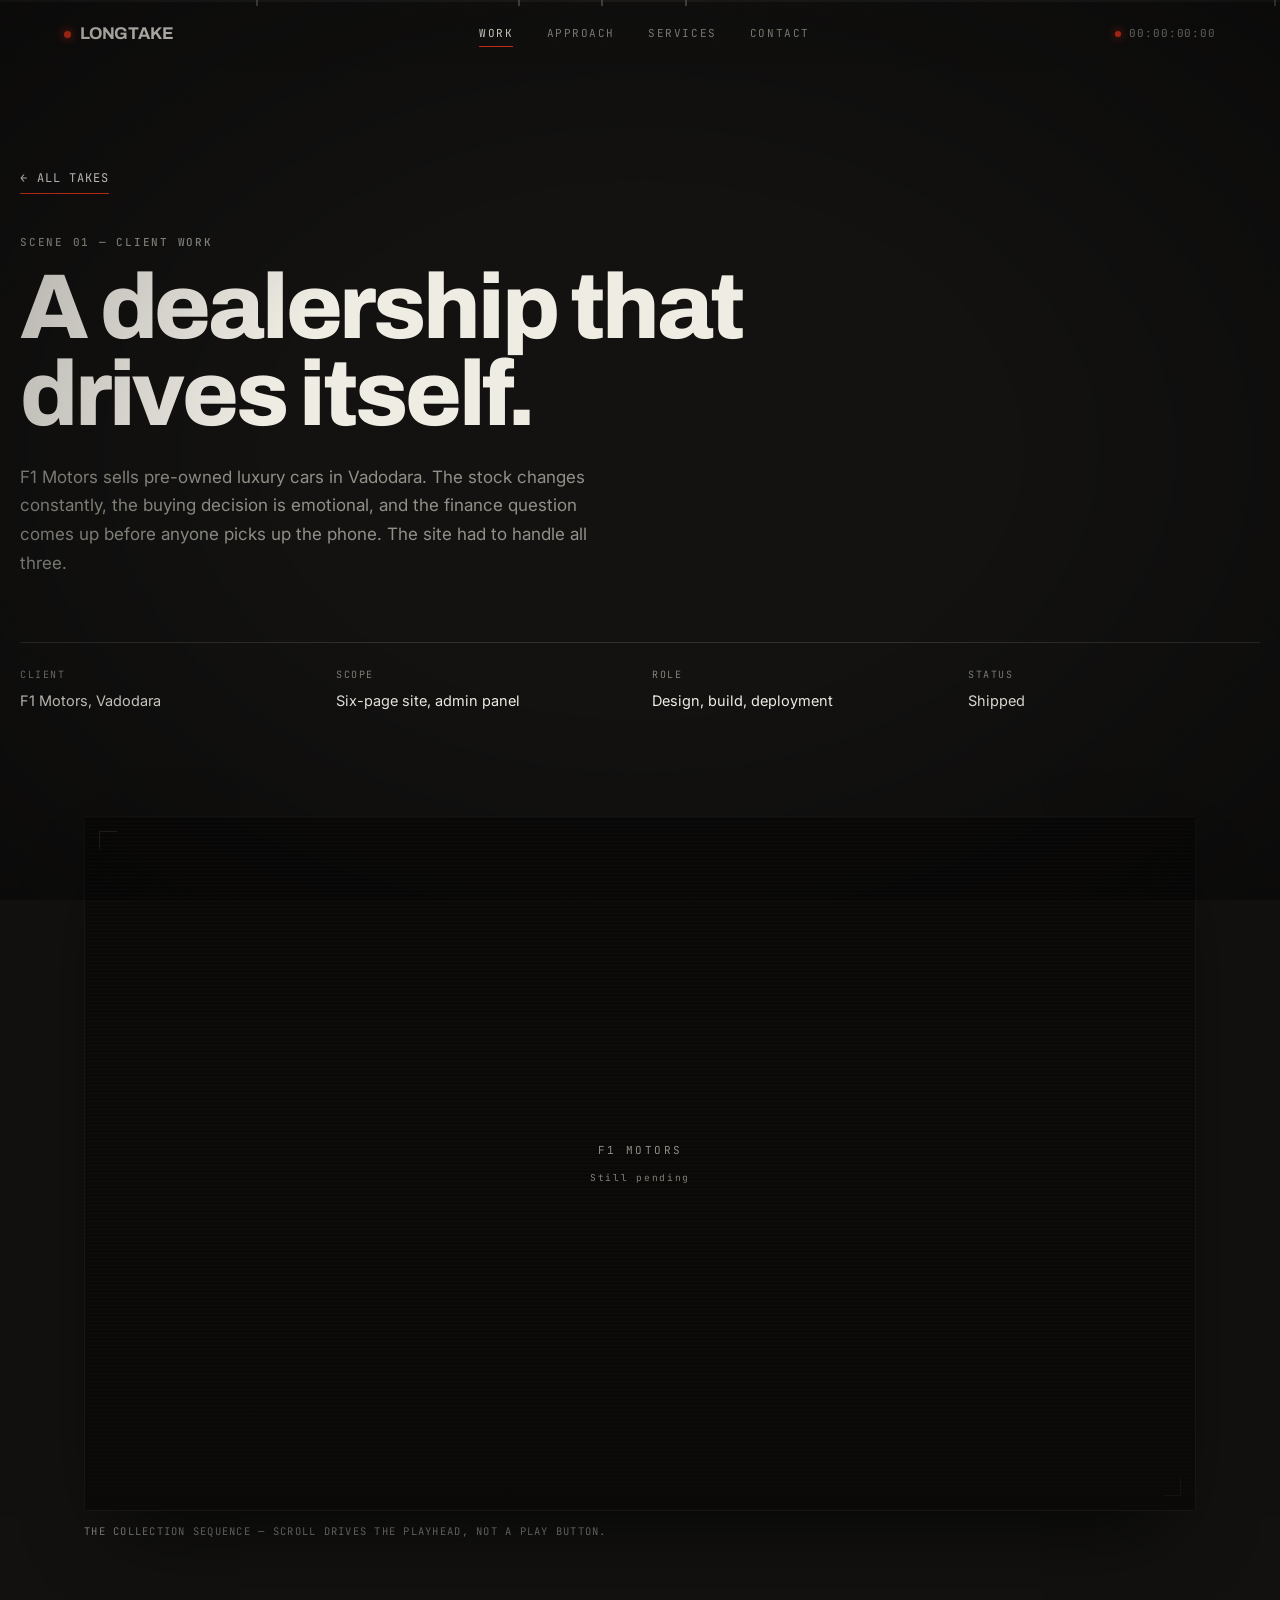
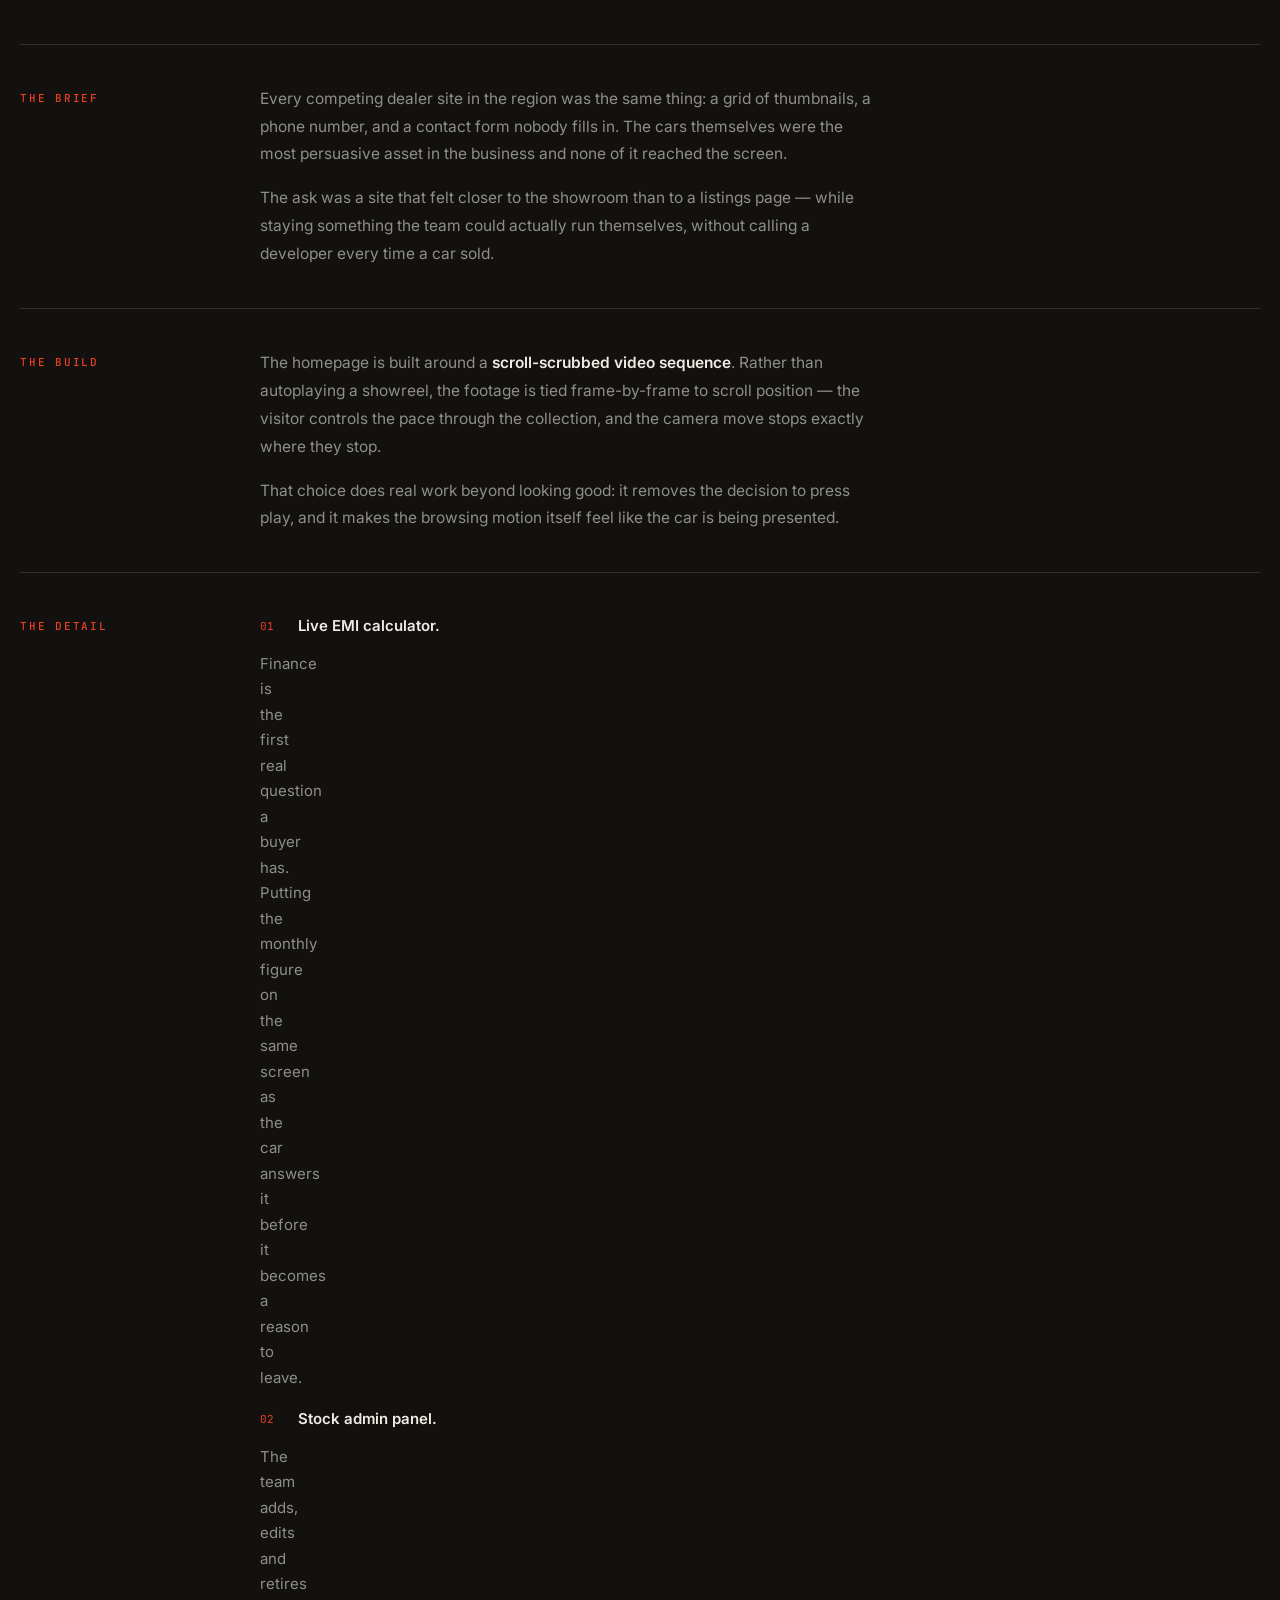
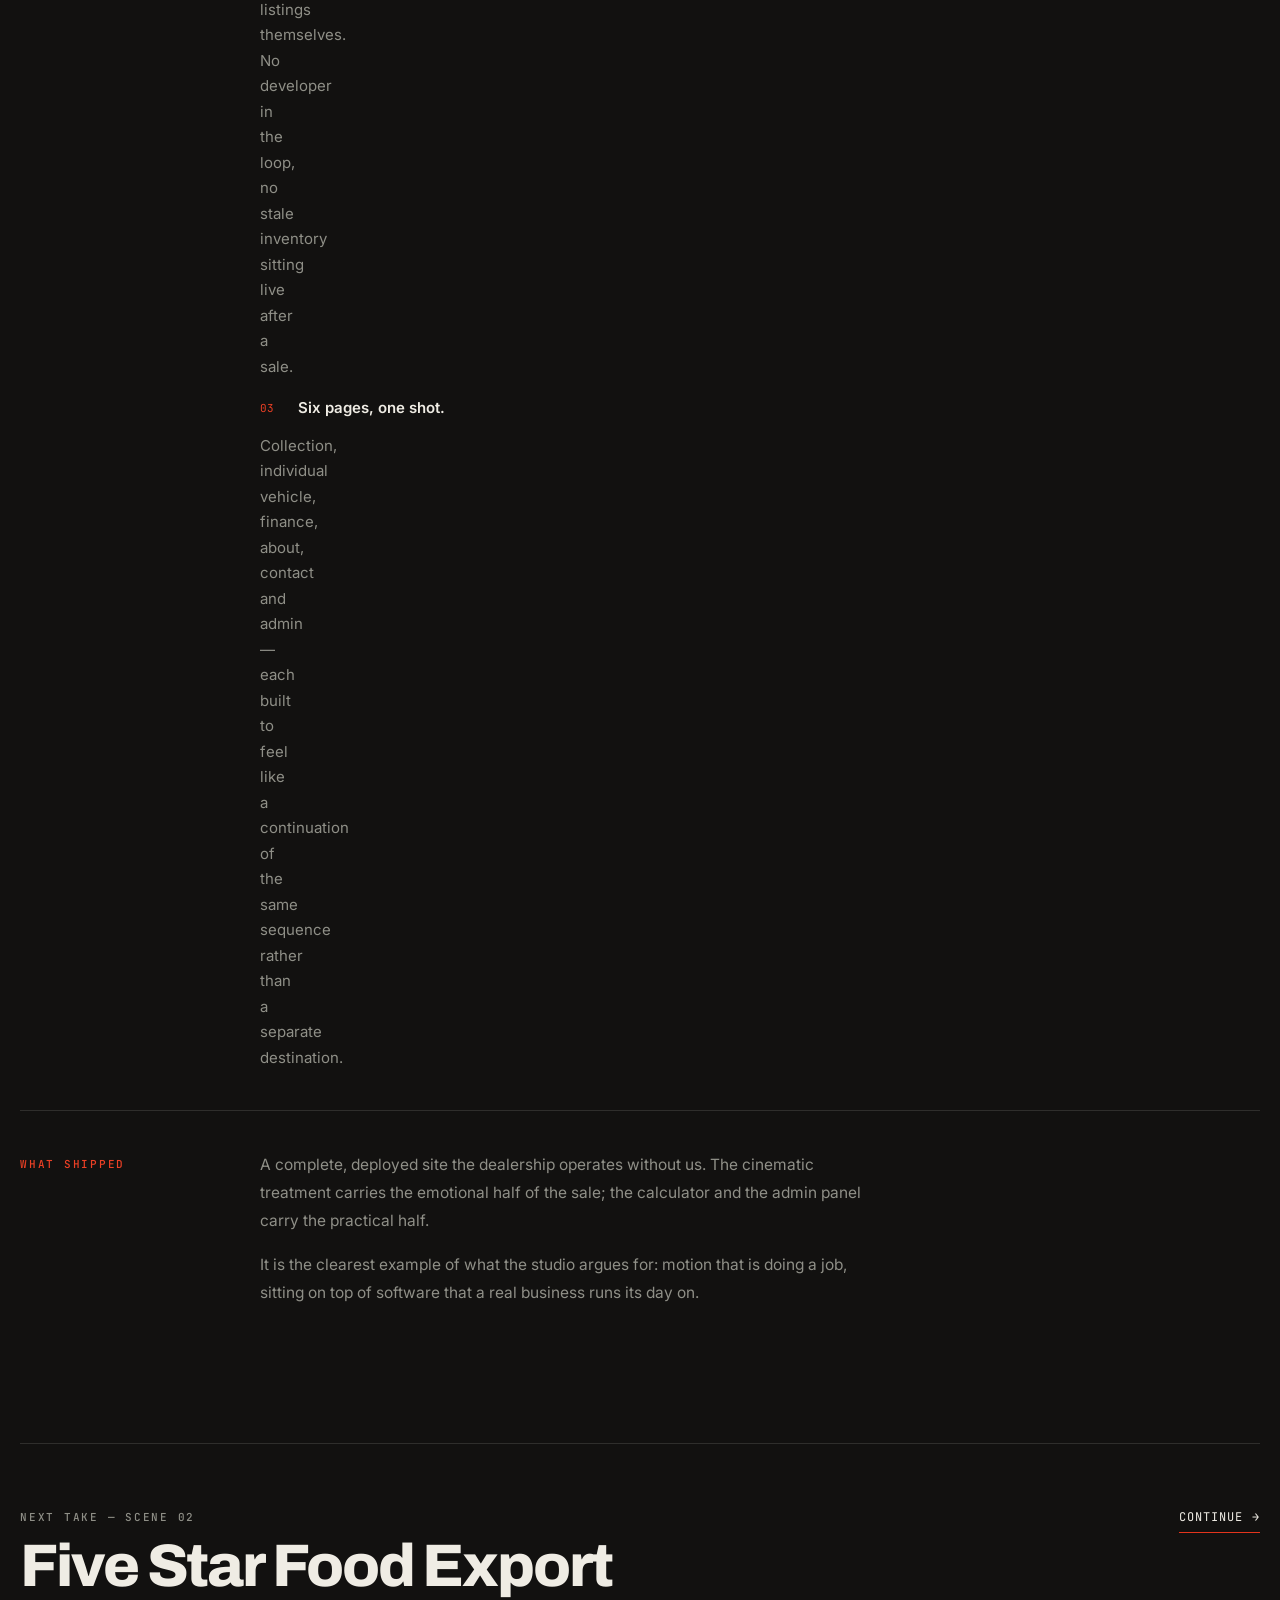
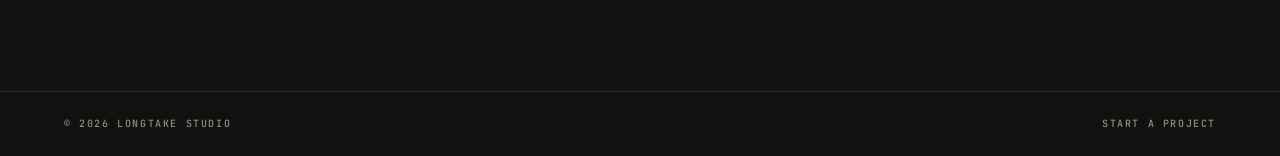
==== work/f1-motors.html @ e92828d0 "Rebuild site: case studies, scroll-driven playhead, a11y pass Evolves the existing film-language ide" ====
<!DOCTYPE html>
<html lang="en" class="no-js">
<head>
<meta charset="UTF-8">
<meta name="viewport" content="width=device-width, initial-scale=1">
<title>F1 Motors — Longtake Studio</title>
<meta name="description" content="A six-page site for a pre-owned luxury car dealer in Vadodara: scroll-scrubbed cinematic video, a live EMI calculator, and a self-serve stock admin panel.">
<link rel="canonical" href="https://longtakestudio.com/work/f1-motors.html">

<meta property="og:type" content="article">
<meta property="og:title" content="F1 Motors — Longtake Studio">
<meta property="og:description" content="Scroll-scrubbed cinematic video, a live EMI calculator, and a self-serve stock admin panel.">
<meta name="theme-color" content="#121110">

<link rel="icon" href="../assets/icons/favicon.svg" type="image/svg+xml">
<link rel="preconnect" href="https://fonts.googleapis.com">
<link rel="preconnect" href="https://fonts.gstatic.com" crossorigin>
<link rel="stylesheet" href="https://fonts.googleapis.com/css2?family=Archivo:wght@600;700;800&family=Inter:wght@400;500;600&family=JetBrains+Mono:wght@400;500&display=swap">
<link rel="stylesheet" href="../assets/css/longtake.css">
</head>

<body data-runtime="120">

<a class="skip-link" href="#main">Skip to content</a>
<div class="grain" aria-hidden="true"></div>
<div class="vignette" aria-hidden="true"></div>

<div class="scrubber" aria-hidden="true">
  <div class="scrubber__fill"></div>
  <div class="scrubber__marks"></div>
</div>

<header class="site-header">
  <a href="../index.html" class="logo"><span class="logo__tally" aria-hidden="true"></span>LONGTAKE</a>
  <nav class="site-nav" id="site-nav" aria-label="Primary">
    <a href="../index.html#work" aria-current="page">Work</a>
    <a href="../index.html#approach">Approach</a>
    <a href="../index.html#services">Services</a>
    <a href="../index.html#contact">Contact</a>
  </nav>
  <p class="timecode">
    <span class="timecode__led" aria-hidden="true"></span>
    <span class="sr-only">Scroll position as timecode:</span>
    <span data-timecode>00:00:00:00</span>
  </p>
  <button class="nav-toggle" type="button" aria-expanded="false" aria-controls="site-nav" aria-label="Menu">
    <span class="nav-toggle__bar" aria-hidden="true"></span>
    <span class="nav-toggle__bar" aria-hidden="true"></span>
    <span class="nav-toggle__bar" aria-hidden="true"></span>
  </button>
</header>

<main id="main">

  <section class="wrap case-hero">
    <a href="../index.html#work" class="text-link case-hero__back"><span aria-hidden="true">←</span> All takes</a>

    <p class="mono">Scene 01 — Client work</p>
    <h1 class="h-display">A dealership that drives itself.</h1>
    <p class="case-hero__sub lede">
      F1 Motors sells pre-owned luxury cars in Vadodara. The stock changes constantly, the
      buying decision is emotional, and the finance question comes up before anyone picks up
      the phone. The site had to handle all three.
    </p>

    <dl class="case-facts" data-reveal-group>
      <div data-reveal><dt>Client</dt><dd>F1 Motors, Vadodara</dd></div>
      <div data-reveal><dt>Scope</dt><dd>Six-page site, admin panel</dd></div>
      <div data-reveal><dt>Role</dt><dd>Design, build, deployment</dd></div>
      <div data-reveal><dt>Status</dt><dd>Shipped</dd></div>
    </dl>
  </section>

  <section class="wrap">
    <figure class="case-figure" data-scene="The film">
      <div class="frame" data-reveal="frame">
        <div class="frame__slate">
          <span class="id">F1 Motors</span>
          <span class="status">Still pending</span>
        </div>
        <img class="frame__media" src="../assets/posters/f1-motors.jpg" alt="The F1 Motors homepage, showing the collection sequence." loading="lazy" decoding="async" width="1280" height="800">
      </div>
      <figcaption>The collection sequence — scroll drives the playhead, not a play button.</figcaption>
    </figure>
  </section>

  <section class="wrap case-body">

    <div class="case-block" data-scene="The brief">
      <h2>The brief</h2>
      <div class="case-block__text">
        <p>
          Every competing dealer site in the region was the same thing: a grid of thumbnails,
          a phone number, and a contact form nobody fills in. The cars themselves were the
          most persuasive asset in the business and none of it reached the screen.
        </p>
        <p>
          The ask was a site that felt closer to the showroom than to a listings page — while
          staying something the team could actually run themselves, without calling a
          developer every time a car sold.
        </p>
      </div>
    </div>

    <div class="case-block" data-scene="The build">
      <h2>The build</h2>
      <div class="case-block__text">
        <p>
          The homepage is built around a <strong>scroll-scrubbed video sequence</strong>. Rather than
          autoplaying a showreel, the footage is tied frame-by-frame to scroll position — the
          visitor controls the pace through the collection, and the camera move stops exactly
          where they stop.
        </p>
        <p>
          That choice does real work beyond looking good: it removes the decision to press
          play, and it makes the browsing motion itself feel like the car is being presented.
        </p>
      </div>
    </div>

    <div class="case-block" data-scene="The detail">
      <h2>The detail</h2>
      <div class="case-block__text">
        <ul class="case-list">
          <li data-n="01"><strong>Live EMI calculator.</strong> Finance is the first real question a buyer has. Putting the monthly figure on the same screen as the car answers it before it becomes a reason to leave.</li>
          <li data-n="02"><strong>Stock admin panel.</strong> The team adds, edits and retires listings themselves. No developer in the loop, no stale inventory sitting live after a sale.</li>
          <li data-n="03"><strong>Six pages, one shot.</strong> Collection, individual vehicle, finance, about, contact and admin — each built to feel like a continuation of the same sequence rather than a separate destination.</li>
        </ul>
      </div>
    </div>

    <div class="case-block" data-scene="What shipped">
      <h2>What shipped</h2>
      <div class="case-block__text">
        <p>
          A complete, deployed site the dealership operates without us. The cinematic
          treatment carries the emotional half of the sale; the calculator and the admin
          panel carry the practical half.
        </p>
        <p>
          It is the clearest example of what the studio argues for: motion that is doing a
          job, sitting on top of software that a real business runs its day on.
        </p>
      </div>
    </div>

  </section>

  <section class="wrap next-take">
    <a href="five-star.html">
      <div>
        <p class="mono" style="margin-bottom:12px">Next take — Scene 02</p>
        <h2 class="h-display">Five Star Food Export</h2>
      </div>
      <span class="text-link" aria-hidden="true">Continue <span>→</span></span>
    </a>
  </section>

</main>

<footer class="site-footer">
  <span class="mono">© 2026 Longtake Studio</span>
  <span class="mono"><a href="../index.html#contact">Start a project</a></span>
</footer>

<script src="../assets/js/longtake.js" defer></script>
</body>
</html>
---- assets/css/longtake.css ----
/* ==========================================================================
   LONGTAKE STUDIO — core stylesheet
   One continuous take: the page is the shot, scroll is the camera move.
   ========================================================================== */

/* --------------------------------------------------------------------------
   1. TOKENS
   -------------------------------------------------------------------------- */
:root {
  /* Surface — warm near-black, never pure #000 (OLED smear, and film has no true black) */
  --ink:        #121110;
  --ink-deep:   #0a0908;
  --ink-raise:  #191816;

  /* Ink on surface */
  --bone:       #EFECE4;
  --grey:       #8F8F87;
  --grey-dim:   #82827A;   /* lifted to clear 4.5:1 on ink for small labels */

  /* The tally light — the red lamp that means the camera is rolling */
  --tally:      #E4341C;
  --tally-warm: #FF5A3D;
  /* The brand red only reaches 4.32:1 on ink, which is short of AA for small
     text. Large display type is fine; small labels use this lifted variant. */
  --tally-text: #EC4025;

  /* Hairlines */
  --line:       rgba(239, 236, 228, .13);
  --line-soft:  rgba(239, 236, 228, .06);

  /* Type */
  --font-display: 'Archivo', system-ui, sans-serif;
  --font-body:    'Inter', system-ui, sans-serif;
  --font-mono:    'JetBrains Mono', ui-monospace, monospace;

  /* Motion — expo.out. Everything decelerates like a camera settling on its mark. */
  --ease:      cubic-bezier(.16, 1, .3, 1);
  --ease-soft: cubic-bezier(.4, 0, .2, 1);
  --dur-fast:  .22s;
  --dur-mid:   .45s;
  --dur-slow:  .85s;

  /* Space — spacious scale */
  --s-1: 8px;   --s-2: 16px;  --s-3: 24px;  --s-4: 40px;
  --s-5: 64px;  --s-6: 96px;  --s-7: 144px;

  --gutter: clamp(20px, 5vw, 64px);
  --measure: 1240px;

  --header-h: 68px;
}

/* --------------------------------------------------------------------------
   2. RESET
   -------------------------------------------------------------------------- */
*, *::before, *::after { margin: 0; padding: 0; box-sizing: border-box; }

html {
  scroll-behavior: smooth;
  /* Anchor targets clear the fixed header instead of hiding under it */
  scroll-padding-top: calc(var(--header-h) + var(--s-3));
  -webkit-text-size-adjust: 100%;
}

body {
  background: var(--ink);
  color: var(--bone);
  font-family: var(--font-body);
  font-size: 16px;
  line-height: 1.6;
  -webkit-font-smoothing: antialiased;
  -moz-osx-font-smoothing: grayscale;
  overflow-x: hidden;
  text-rendering: optimizeLegibility;
}

img, video, svg { display: block; max-width: 100%; }
a { color: inherit; text-decoration: none; }
button { font: inherit; color: inherit; background: none; border: 0; cursor: pointer; }
::selection { background: var(--tally); color: var(--bone); }

/* Visible focus for keyboard users only — never remove the ring */
:focus-visible {
  outline: 2px solid var(--tally);
  outline-offset: 3px;
  border-radius: 2px;
}

.sr-only {
  position: absolute; width: 1px; height: 1px;
  padding: 0; margin: -1px; overflow: hidden;
  clip: rect(0 0 0 0); white-space: nowrap; border: 0;
}

.skip-link {
  position: absolute; top: -100px; left: var(--gutter); z-index: 300;
  background: var(--bone); color: var(--ink);
  padding: 12px 20px; font-family: var(--font-mono); font-size: 12px;
  transition: top var(--dur-fast) var(--ease);
}
.skip-link:focus { top: 12px; }

/* --------------------------------------------------------------------------
   3. PRIMITIVES
   -------------------------------------------------------------------------- */
.wrap { max-width: var(--measure); margin-inline: auto; padding-inline: var(--gutter); }

.mono {
  font-family: var(--font-mono); font-weight: 500;
  letter-spacing: .16em; text-transform: uppercase;
  font-size: 11px; color: var(--grey);
}

.h-display {
  font-family: var(--font-display); font-weight: 800;
  letter-spacing: -.035em; line-height: .95;
}

.accent { color: var(--tally); }

.lede { color: var(--grey); line-height: 1.7; font-size: clamp(15px, 1.5vw, 17px); }

/* Film grain + vignette — the emulsion the whole page sits on */
.grain, .vignette { position: fixed; inset: 0; pointer-events: none; }
.grain {
  z-index: 200; opacity: .04; mix-blend-mode: overlay;
  background-image: url("data:image/svg+xml,%3Csvg xmlns='http://www.w3.org/2000/svg' width='140' height='140'%3E%3Cfilter id='n'%3E%3CfeTurbulence type='fractalNoise' baseFrequency='0.85' numOctaves='3' stitchTiles='stitch'/%3E%3C/filter%3E%3Crect width='100%25' height='100%25' filter='url(%23n)'/%3E%3C/svg%3E");
}
.vignette {
  z-index: 199;
  background: radial-gradient(ellipse at center, transparent 42%, rgba(0,0,0,.6) 128%);
}

/* --------------------------------------------------------------------------
   4. SCRUBBER — the signature.
   A hairline playhead across the top. Scene markers double as navigation,
   so the structural device is functional rather than decorative.
   -------------------------------------------------------------------------- */
.scrubber {
  position: fixed; top: 0; left: 0; right: 0; z-index: 120;
  height: 2px; background: var(--line-soft);
}
.scrubber__fill {
  height: 100%; width: 0%;
  background: linear-gradient(90deg, var(--tally), var(--tally-warm));
  transform-origin: left center;
  will-change: width;
}
/* Scene marks are informational, not controls — they show where each scene
   falls in the take. Navigation is the nav's job; making these clickable too
   would put invisible hit-targets on top of the header. */
.scrubber__marks { position: absolute; inset: 0; pointer-events: none; }

.scrubber__mark {
  position: absolute; top: 0; transform: translateX(-50%);
  width: 1px; height: 6px;
  background: var(--grey-dim);
  transition: background var(--dur-mid) var(--ease), height var(--dur-mid) var(--ease);
}
.scrubber__mark[data-active='true'] { background: var(--tally); height: 10px; }

@media (max-width: 760px) { .scrubber__marks { display: none; } }

/* --------------------------------------------------------------------------
   5. HEADER
   -------------------------------------------------------------------------- */
.site-header {
  position: fixed; top: 0; left: 0; right: 0; z-index: 110;
  height: var(--header-h);
  display: flex; align-items: center; justify-content: space-between;
  padding-inline: var(--gutter);
  background: linear-gradient(to bottom, rgba(18,17,16,.94) 20%, rgba(18,17,16,0));
  transition: background var(--dur-mid) var(--ease);
}
.site-header.is-stuck {
  background: rgba(10,9,8,.86);
  backdrop-filter: blur(14px) saturate(1.3);
  -webkit-backdrop-filter: blur(14px) saturate(1.3);
  border-bottom: 1px solid var(--line-soft);
}

.logo {
  display: inline-flex; align-items: center; gap: 9px;
  font-family: var(--font-display); font-weight: 700;
  font-size: 17px; letter-spacing: -.01em;
}
.logo__tally {
  width: 7px; height: 7px; border-radius: 50%;
  background: var(--tally); box-shadow: 0 0 10px var(--tally);
  animation: tally-pulse 2.4s var(--ease-soft) infinite;
}
@keyframes tally-pulse { 0%, 100% { opacity: 1; } 50% { opacity: .3; } }

.site-nav { display: flex; gap: clamp(20px, 2.6vw, 34px); align-items: center; }
.site-nav a {
  font-family: var(--font-mono); font-size: 11px;
  letter-spacing: .14em; text-transform: uppercase;
  color: var(--grey); position: relative; padding-block: 4px;
  transition: color var(--dur-fast) var(--ease);
}
.site-nav a::after {
  content: ''; position: absolute; left: 0; bottom: 0;
  width: 100%; height: 1px; background: var(--tally);
  transform: scaleX(0); transform-origin: right;
  transition: transform var(--dur-mid) var(--ease);
}
.site-nav a:hover, .site-nav a[aria-current='page'] { color: var(--bone); }
.site-nav a:hover::after { transform: scaleX(1); transform-origin: left; }
.site-nav a[aria-current='page']::after { transform: scaleX(1); }

.timecode {
  display: flex; align-items: center; gap: 8px;
  font-family: var(--font-mono); font-size: 11px;
  letter-spacing: .08em; color: var(--grey);
  font-variant-numeric: tabular-nums;
}
.timecode__led {
  width: 6px; height: 6px; border-radius: 50%;
  background: var(--tally); box-shadow: 0 0 8px var(--tally);
  animation: tally-pulse 1.6s var(--ease-soft) infinite;
}

/* Mobile menu */
/* Bars are absolutely centred, then offset by transform only. Both arms
   collapse to the exact same point before rotating, so the X is symmetric. */
.nav-toggle { display: none; position: relative; width: 44px; height: 44px; margin-right: -10px; }
.nav-toggle__bar {
  position: absolute; top: 50%; left: 50%;
  width: 22px; height: 2px; margin: -1px 0 0 -11px;
  background: var(--bone);
  transition: transform var(--dur-mid) var(--ease), opacity var(--dur-fast) var(--ease);
}
.nav-toggle__bar:nth-child(1) { transform: translateY(-6px); }
.nav-toggle__bar:nth-child(3) { transform: translateY(6px); }

.nav-toggle[aria-expanded='true'] .nav-toggle__bar:nth-child(1) { transform: rotate(45deg); }
.nav-toggle[aria-expanded='true'] .nav-toggle__bar:nth-child(2) { opacity: 0; }
.nav-toggle[aria-expanded='true'] .nav-toggle__bar:nth-child(3) { transform: rotate(-45deg); }

@media (max-width: 860px) {
  .timecode { display: none; }
  .nav-toggle { display: block; }
  .site-nav {
    position: fixed; inset: var(--header-h) 0 auto 0;
    flex-direction: column; align-items: flex-start; gap: 0;
    background: rgba(10,9,8,.97);
    backdrop-filter: blur(18px); -webkit-backdrop-filter: blur(18px);
    border-bottom: 1px solid var(--line);
    padding: var(--s-2) var(--gutter) var(--s-4);
    clip-path: inset(0 0 100% 0);
    transition: clip-path var(--dur-slow) var(--ease);
  }
  .site-nav[data-open='true'] { clip-path: inset(0 0 0 0); }
  .site-nav a { font-size: 15px; letter-spacing: .1em; padding-block: 16px; width: 100%; }
}

/* --------------------------------------------------------------------------
   6. HERO
   -------------------------------------------------------------------------- */
.hero {
  min-height: 100svh;
  display: flex; flex-direction: column; justify-content: center;
  position: relative;
  padding-top: calc(var(--header-h) + var(--s-4));
  padding-bottom: var(--s-6);
}
.hero__eyebrow { display: flex; align-items: center; gap: 12px; margin-bottom: var(--s-3); }
.hero__eyebrow .bar {
  width: 34px; height: 1px; background: var(--tally);
  transform: scaleX(0); transform-origin: left;
}
.hero__title { font-size: clamp(42px, 8.8vw, 122px); max-width: 14ch; }
/* Each line is a mask; the text rides up into frame like a title card */
.hero__title .line { display: block; overflow: hidden; padding-bottom: .06em; }
.hero__title .line > span { display: block; transform: translateY(110%); }
.hero__sub { margin-top: var(--s-3); max-width: 48ch; }
.hero__cta { margin-top: var(--s-4); display: flex; gap: 14px; flex-wrap: wrap; }

.hero__meta {
  position: absolute; bottom: var(--s-4); right: var(--gutter);
  text-align: right; display: grid; gap: 4px;
}
.scroll-cue {
  position: absolute; bottom: var(--s-4); left: var(--gutter);
  display: flex; align-items: center; gap: 11px;
}
.scroll-cue .rail {
  width: 1px; height: 38px; overflow: hidden;
  background: var(--line);
}
.scroll-cue .rail::after {
  content: ''; display: block; width: 100%; height: 100%;
  background: linear-gradient(var(--tally), transparent);
  animation: cue-run 2.1s var(--ease-soft) infinite;
}
@keyframes cue-run {
  0%   { transform: translateY(-100%); }
  60%  { transform: translateY(100%); }
  100% { transform: translateY(100%); }
}
@media (max-width: 860px) { .hero__meta { display: none; } }

/* --------------------------------------------------------------------------
   7. BUTTONS
   -------------------------------------------------------------------------- */
.btn {
  display: inline-flex; align-items: center; gap: 10px;
  font-family: var(--font-mono); font-size: 12px;
  letter-spacing: .1em; text-transform: uppercase;
  padding: 15px 28px; min-height: 48px;      /* comfortable touch target */
  border: 1px solid var(--bone); border-radius: 2px;
  cursor: pointer; position: relative;
  /* The wipe is a background layer rather than a pseudo-element, so it paints
     above the button's own background colour on every variant. */
  background-image: linear-gradient(var(--tally), var(--tally));
  background-repeat: no-repeat;
  background-position: left center;
  background-size: 0% 100%;
  transition:
    background-size var(--dur-mid) var(--ease),
    color var(--dur-mid) var(--ease),
    border-color var(--dur-mid) var(--ease);
}
.btn:hover, .btn:focus-visible { background-size: 100% 100%; }

.btn--primary { background-color: var(--bone); color: var(--ink); }
.btn--primary:hover, .btn--primary:focus-visible { color: var(--bone); border-color: var(--tally); }
.btn--ghost { border-color: var(--line); color: var(--grey); }
.btn--ghost:hover, .btn--ghost:focus-visible { color: var(--bone); border-color: var(--tally); }
.btn__arrow { transition: transform var(--dur-mid) var(--ease); }
.btn:hover .btn__arrow { transform: translateX(4px); }

/* --------------------------------------------------------------------------
   8. SECTION HEADS
   -------------------------------------------------------------------------- */
.section-head {
  padding: var(--s-7) 0 var(--s-4);
  display: flex; align-items: flex-end; justify-content: space-between;
  gap: var(--s-3); flex-wrap: wrap;
}
.section-head h2 { font-size: clamp(30px, 4.4vw, 50px); margin-top: 12px; }
.section-head p { color: var(--grey); max-width: 40ch; font-size: 14.5px; line-height: 1.65; }

/* --------------------------------------------------------------------------
   9. WORK / SCENES
   -------------------------------------------------------------------------- */
.scene { border-top: 1px solid var(--line); padding: var(--s-5) 0; }
.scenes .scene:last-child { border-bottom: 1px solid var(--line); }
.scene__inner {
  display: grid; grid-template-columns: 1.08fr .92fr;
  gap: clamp(32px, 5vw, 64px); align-items: center;
}
/* Alternate which side the frame sits on, so the eye crosses the page */
.scene:nth-child(even) .scene__inner { grid-template-columns: .92fr 1.08fr; }
.scene:nth-child(even) .scene__frame { order: 2; }
.scene:nth-child(even) .scene__text { order: 1; }

.scene__tag { margin-bottom: var(--s-2); color: var(--tally-text); }
.scene__title { font-size: clamp(28px, 3.4vw, 42px); margin-bottom: var(--s-2); }
.scene__body { color: var(--grey); line-height: 1.75; font-size: 15px; max-width: 46ch; margin-bottom: var(--s-3); }

.chips { display: flex; gap: 8px; flex-wrap: wrap; margin-bottom: var(--s-3); }
.chip {
  font-family: var(--font-mono); font-size: 10.5px;
  letter-spacing: .08em; text-transform: uppercase;
  padding: 7px 13px; border: 1px solid var(--line);
  border-radius: 20px; color: var(--grey);
}

.text-link {
  display: inline-flex; align-items: center; gap: 9px;
  font-family: var(--font-mono); font-size: 12px;
  letter-spacing: .08em; text-transform: uppercase; color: var(--bone);
  border-bottom: 1px solid var(--tally); padding-bottom: 5px;
  transition: gap var(--dur-mid) var(--ease);
}
.text-link:hover, .text-link:focus-visible { gap: 15px; }

@media (max-width: 900px) {
  .scene__inner,
  .scene:nth-child(even) .scene__inner { grid-template-columns: 1fr; gap: var(--s-3); }
  .scene:nth-child(even) .scene__frame { order: 0; }
  .scene { padding: var(--s-4) 0; }
}

/* --------------------------------------------------------------------------
   10. FRAME — image container with a slate placeholder underneath.
   Until real stills land, the slate reads as an intentional production
   artifact rather than a broken image.
   -------------------------------------------------------------------------- */
.frame {
  position: relative; aspect-ratio: 16 / 10;   /* reserved space => no CLS */
  border-radius: 5px; overflow: hidden;
  background: var(--ink-deep);
  border: 1px solid var(--line-soft);
  box-shadow: 0 40px 80px -34px rgba(0,0,0,.75);
}
.frame__slate {
  position: absolute; inset: 0;
  display: grid; place-content: center; gap: 10px; text-align: center;
  background:
    repeating-linear-gradient(180deg, rgba(239,236,228,.022) 0 1px, transparent 1px 4px),
    var(--ink-deep);
}
.frame__slate .id {
  font-family: var(--font-mono); font-size: 11px; letter-spacing: .22em;
  text-transform: uppercase; color: var(--grey);
}
.frame__slate .status { font-family: var(--font-mono); font-size: 9.5px; letter-spacing: .18em; color: var(--grey-dim); }
/* Camera framing marks in the corners */
.frame__slate::before, .frame__slate::after {
  content: ''; position: absolute; width: 18px; height: 18px;
  border: 1px solid var(--line);
}
.frame__slate::before { top: 14px; left: 14px; border-right: 0; border-bottom: 0; }
.frame__slate::after  { bottom: 14px; right: 14px; border-left: 0; border-top: 0; }

/* Real media fades over the slate once decoded */
.frame__media {
  position: absolute; inset: 0; width: 100%; height: 100%;
  object-fit: cover; opacity: 0;
  transition: opacity var(--dur-slow) var(--ease);
}
.frame__media.is-ready { opacity: 1; }
.frame::after {
  content: ''; position: absolute; inset: 0; pointer-events: none;
  background: linear-gradient(180deg, rgba(10,9,8,0) 58%, rgba(10,9,8,.72) 100%);
}

/* Whole-frame link: lifts slightly on hover, like a shot being selected */
a.frame-link { display: block; }
a.frame-link .frame {
  transition: transform var(--dur-slow) var(--ease), border-color var(--dur-mid) var(--ease);
}
a.frame-link:hover .frame,
a.frame-link:focus-visible .frame {
  transform: translateY(-5px); border-color: var(--line);
}

/* --------------------------------------------------------------------------
   11. APPROACH
   -------------------------------------------------------------------------- */
.approach { padding: var(--s-4) 0 var(--s-7); border-top: 1px solid var(--line); }
.approach__grid { display: grid; grid-template-columns: 1fr 1fr; gap: clamp(40px, 6vw, 80px); align-items: start; }
.approach__lead {
  font-family: var(--font-display); font-weight: 600;
  font-size: clamp(23px, 2.9vw, 34px); line-height: 1.32; letter-spacing: -.018em;
}
.approach__body p { color: var(--grey); line-height: 1.8; font-size: 15px; margin-bottom: var(--s-2); }
.approach__body strong { color: var(--bone); font-weight: 600; }
.footnote { font-size: 12px; color: var(--grey-dim); }

.stats { display: grid; grid-template-columns: 1fr 1fr; gap: var(--s-3) var(--s-4); margin-top: var(--s-4); }
.stat b {
  display: block; font-family: var(--font-display); font-weight: 700;
  font-size: clamp(30px, 3.8vw, 44px); letter-spacing: -.025em; line-height: 1;
  margin-bottom: 7px;
}
.stat span { color: var(--grey); font-size: 13px; line-height: 1.5; }

@media (max-width: 900px) { .approach__grid { grid-template-columns: 1fr; gap: var(--s-4); } }

/* --------------------------------------------------------------------------
   12. SERVICES — the slate list
   -------------------------------------------------------------------------- */
.services { padding-bottom: var(--s-7); }
.svc-list { border-top: 1px solid var(--line); }
.svc {
  display: grid; grid-template-columns: 68px 1.25fr 1fr;
  gap: var(--s-3); align-items: center;
  padding: var(--s-3) 0; border-bottom: 1px solid var(--line);
  position: relative; transition: padding-left var(--dur-slow) var(--ease);
}
/* A tally wipe sweeps in from the left edge on hover */
.svc::before {
  content: ''; position: absolute; left: 0; top: 0; bottom: 0; width: 2px;
  background: var(--tally); transform: scaleY(0); transform-origin: bottom;
  transition: transform var(--dur-mid) var(--ease);
}
.svc:hover { padding-left: 16px; }
.svc:hover::before { transform: scaleY(1); transform-origin: top; }
.svc .idx { font-family: var(--font-mono); font-size: 12px; color: var(--grey-dim); }
.svc h3 { font-family: var(--font-display); font-weight: 600; font-size: clamp(18px, 2vw, 25px); letter-spacing: -.015em; }
.svc p { color: var(--grey); font-size: 13.5px; line-height: 1.6; }

@media (max-width: 720px) {
  .svc { grid-template-columns: 40px 1fr; row-gap: 6px; }
  .svc p { grid-column: 2; }
}

/* --------------------------------------------------------------------------
   13. CONTACT + FOOTER
   -------------------------------------------------------------------------- */
.contact { padding: var(--s-7) 0 var(--s-6); border-top: 1px solid var(--line); text-align: center; }
.contact h2 { font-size: clamp(36px, 7.2vw, 92px); max-width: 15ch; margin: 12px auto var(--s-4); }
.contact__actions { display: flex; gap: 14px; justify-content: center; flex-wrap: wrap; margin-bottom: var(--s-6); }
.contact__meta {
  display: flex; justify-content: center; gap: var(--s-2) var(--s-4);
  flex-wrap: wrap; color: var(--grey); font-size: 13.5px;
}
.contact__meta a { transition: color var(--dur-fast) var(--ease); }
.contact__meta a:hover { color: var(--bone); }

.site-footer {
  border-top: 1px solid var(--line);
  padding: var(--s-3) var(--gutter);
  display: flex; justify-content: space-between; align-items: center;
  flex-wrap: wrap; gap: 12px;
}
.site-footer .mono { font-size: 10px; }

/* --------------------------------------------------------------------------
   14. CASE STUDY PAGES
   -------------------------------------------------------------------------- */
.case-hero { padding: calc(var(--header-h) + var(--s-6)) 0 var(--s-5); }
.case-hero__back { display: inline-flex; align-items: center; gap: 9px; margin-bottom: var(--s-4); }
.case-hero__back:hover { color: var(--bone); }
.case-hero h1 { font-size: clamp(40px, 7.4vw, 92px); max-width: 13ch; margin: 12px 0 var(--s-3); }
.case-hero__sub { max-width: 52ch; }

.case-facts {
  display: grid; grid-template-columns: repeat(auto-fit, minmax(150px, 1fr));
  gap: var(--s-3); margin-top: var(--s-5);
  border-top: 1px solid var(--line); padding-top: var(--s-3);
}
.case-facts dt { font-family: var(--font-mono); font-size: 10px; letter-spacing: .16em; text-transform: uppercase; color: var(--grey-dim); margin-bottom: 7px; }
.case-facts dd { font-size: 14.5px; color: var(--bone); line-height: 1.5; }

.case-body { padding: var(--s-5) 0 var(--s-6); }
.case-block { border-top: 1px solid var(--line); padding: var(--s-4) 0; display: grid; grid-template-columns: 200px 1fr; gap: var(--s-4); }
.case-block > h2 { font-family: var(--font-mono); font-weight: 500; font-size: 11px; letter-spacing: .16em; text-transform: uppercase; color: var(--tally-text); padding-top: 5px; }
.case-block__text p { color: var(--grey); line-height: 1.8; font-size: 15.5px; margin-bottom: var(--s-2); max-width: 62ch; }
.case-block__text p:last-child { margin-bottom: 0; }
.case-block__text strong { color: var(--bone); font-weight: 600; }

.case-list { list-style: none; display: grid; gap: var(--s-2); max-width: 62ch; }
.case-list li { display: grid; grid-template-columns: 26px 1fr; gap: 12px; color: var(--grey); line-height: 1.7; font-size: 15px; }
.case-list li::before {
  content: attr(data-n); font-family: var(--font-mono); font-size: 11px;
  color: var(--tally-text); padding-top: 4px;
}
.case-list strong { color: var(--bone); font-weight: 600; }

.case-figure { margin: var(--s-4) 0; }
.case-figure figcaption { margin-top: 12px; font-family: var(--font-mono); font-size: 10.5px; letter-spacing: .12em; text-transform: uppercase; color: var(--grey-dim); }

@media (max-width: 860px) {
  .case-block { grid-template-columns: 1fr; gap: var(--s-2); }
}

/* Next-take footer — the reel keeps running */
.next-take { border-top: 1px solid var(--line); padding: var(--s-5) 0 var(--s-6); }
.next-take a { display: flex; align-items: baseline; justify-content: space-between; gap: var(--s-3); flex-wrap: wrap; }
.next-take h2 { font-size: clamp(30px, 5.2vw, 60px); transition: color var(--dur-mid) var(--ease); }
.next-take a:hover h2, .next-take a:focus-visible h2 { color: var(--tally); }

/* --------------------------------------------------------------------------
   15. REVEAL — scroll-in choreography
   -------------------------------------------------------------------------- */
[data-reveal] {
  opacity: 0;
  transform: translateY(26px);
  transition:
    opacity var(--dur-slow) var(--ease),
    transform var(--dur-slow) var(--ease);
  transition-delay: var(--reveal-delay, 0ms);
}
[data-reveal].is-in { opacity: 1; transform: none; }

/* Frames get a touch of scale so they feel like they settle into focus */
[data-reveal='frame'] { transform: translateY(34px) scale(.975); }

/* Hero load sequence — driven by class on <body>, not per-element JS timers */
.hero__eyebrow .bar,
.hero__title .line > span,
.hero__sub,
.hero__cta,
.hero__meta,
.scroll-cue { transition: transform 1s var(--ease), opacity 1s var(--ease); }

.hero__sub, .hero__cta, .hero__meta, .scroll-cue { opacity: 0; transform: translateY(16px); }

.is-loaded .hero__eyebrow .bar   { transform: scaleX(1); transition-delay: .1s; }
.is-loaded .hero__title .line:nth-child(1) > span { transform: translateY(0); transition-delay: .18s; }
.is-loaded .hero__title .line:nth-child(2) > span { transform: translateY(0); transition-delay: .29s; }
.is-loaded .hero__title .line:nth-child(3) > span { transform: translateY(0); transition-delay: .40s; }
.is-loaded .hero__sub    { opacity: 1; transform: none; transition-delay: .52s; }
.is-loaded .hero__cta    { opacity: 1; transform: none; transition-delay: .62s; }
.is-loaded .hero__meta   { opacity: 1; transform: none; transition-delay: .72s; }
.is-loaded .scroll-cue   { opacity: 1; transform: none; transition-delay: .82s; }

/* --------------------------------------------------------------------------
   16. REDUCED MOTION
   Everything still arrives — it just stops moving. Nothing is left invisible.
   -------------------------------------------------------------------------- */
@media (prefers-reduced-motion: reduce) {
  html { scroll-behavior: auto; }

  *, *::before, *::after {
    animation-duration: .001ms !important;
    animation-iteration-count: 1 !important;
    transition-duration: .001ms !important;
    transition-delay: 0ms !important;
    scroll-behavior: auto !important;
  }

  [data-reveal],
  .hero__sub, .hero__cta, .hero__meta, .scroll-cue { opacity: 1 !important; transform: none !important; }
  .hero__title .line > span { transform: none !important; }
  .hero__eyebrow .bar { transform: scaleX(1) !important; }
  .svc:hover { padding-left: 0; }
  .scroll-cue .rail::after { display: none; }
  .frame__media { opacity: 1; }
}

/* --------------------------------------------------------------------------
   17. NO-JS FALLBACK — content must never be trapped behind JS
   -------------------------------------------------------------------------- */
.no-js [data-reveal],
.no-js .hero__sub, .no-js .hero__cta, .no-js .hero__meta, .no-js .scroll-cue { opacity: 1; transform: none; }
.no-js .hero__title .line > span { transform: none; }
.no-js .hero__eyebrow .bar { transform: scaleX(1); }
.no-js .scrubber { display: none; }

/* --------------------------------------------------------------------------
   18. PRINT
   -------------------------------------------------------------------------- */
@media print {
  .grain, .vignette, .scrubber, .site-header, .scroll-cue { display: none !important; }
  body { background: #fff; color: #000; }
  [data-reveal] { opacity: 1 !important; transform: none !important; }
}
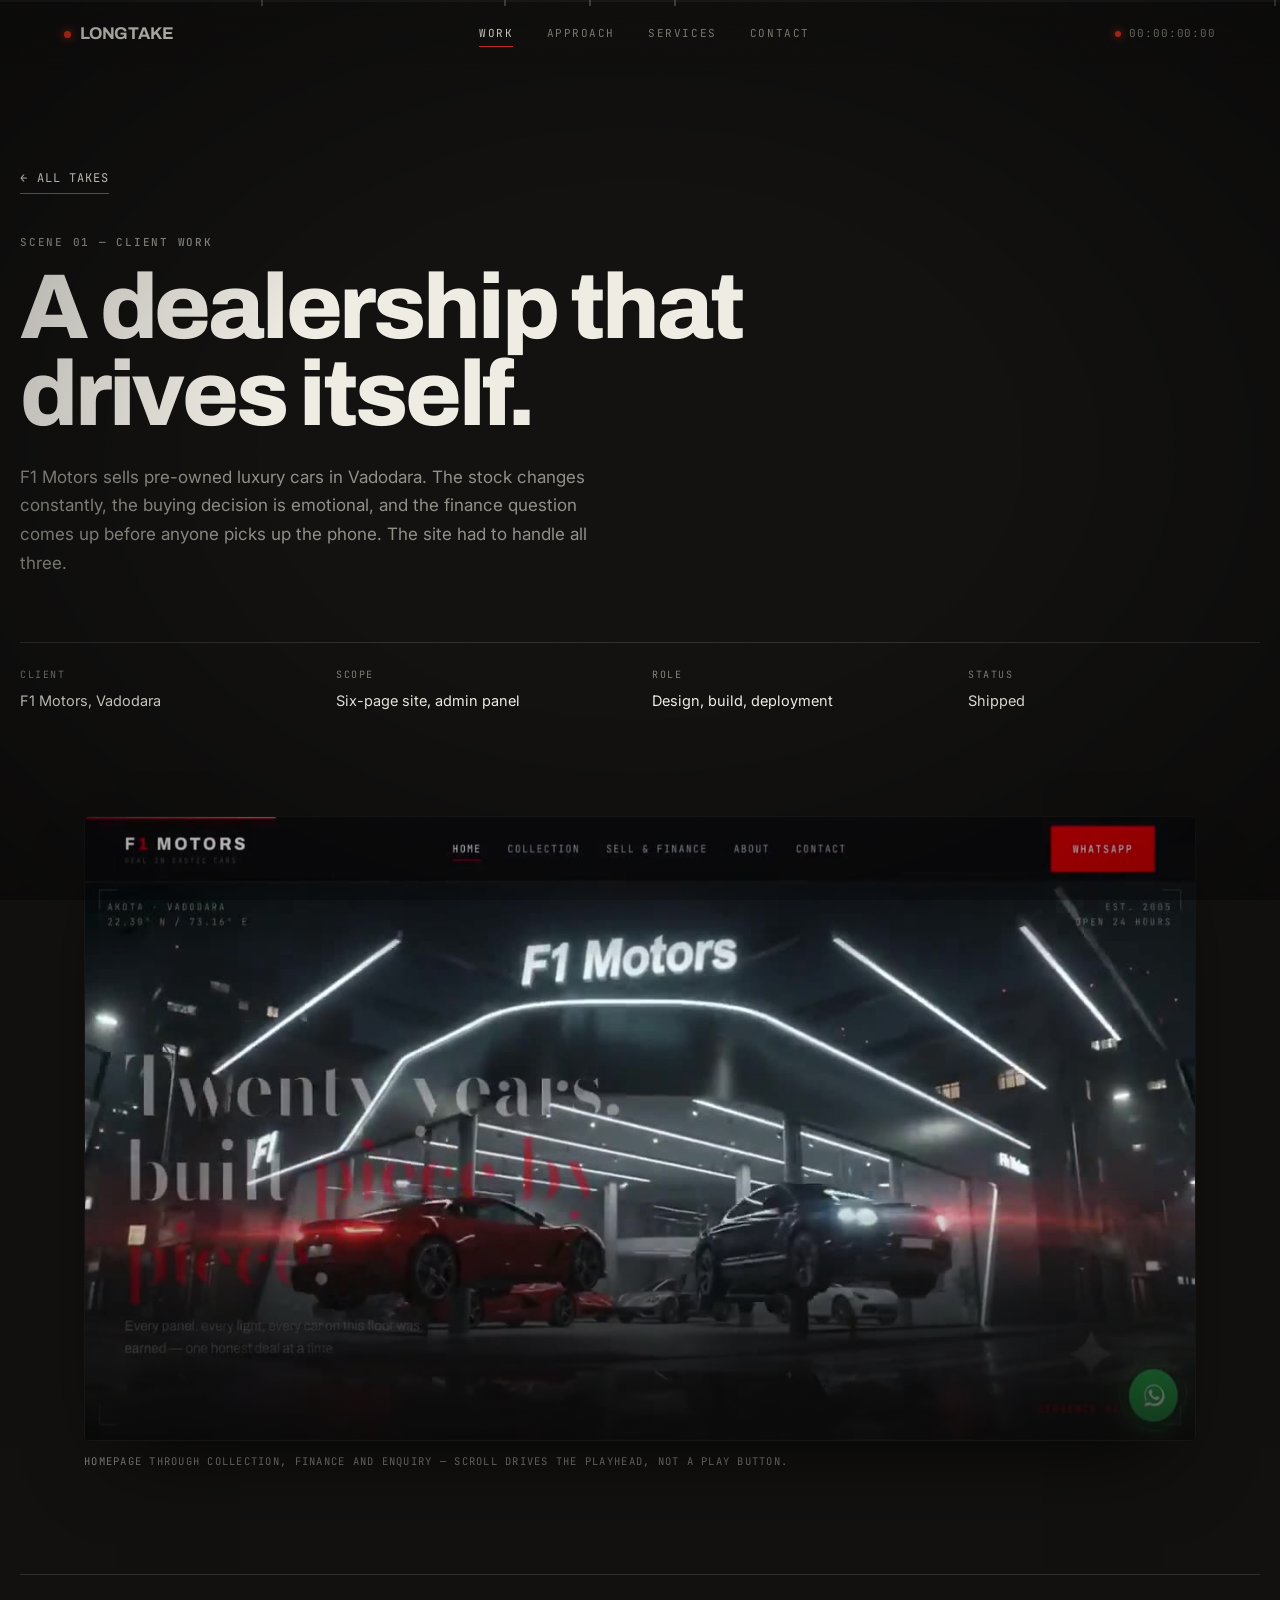
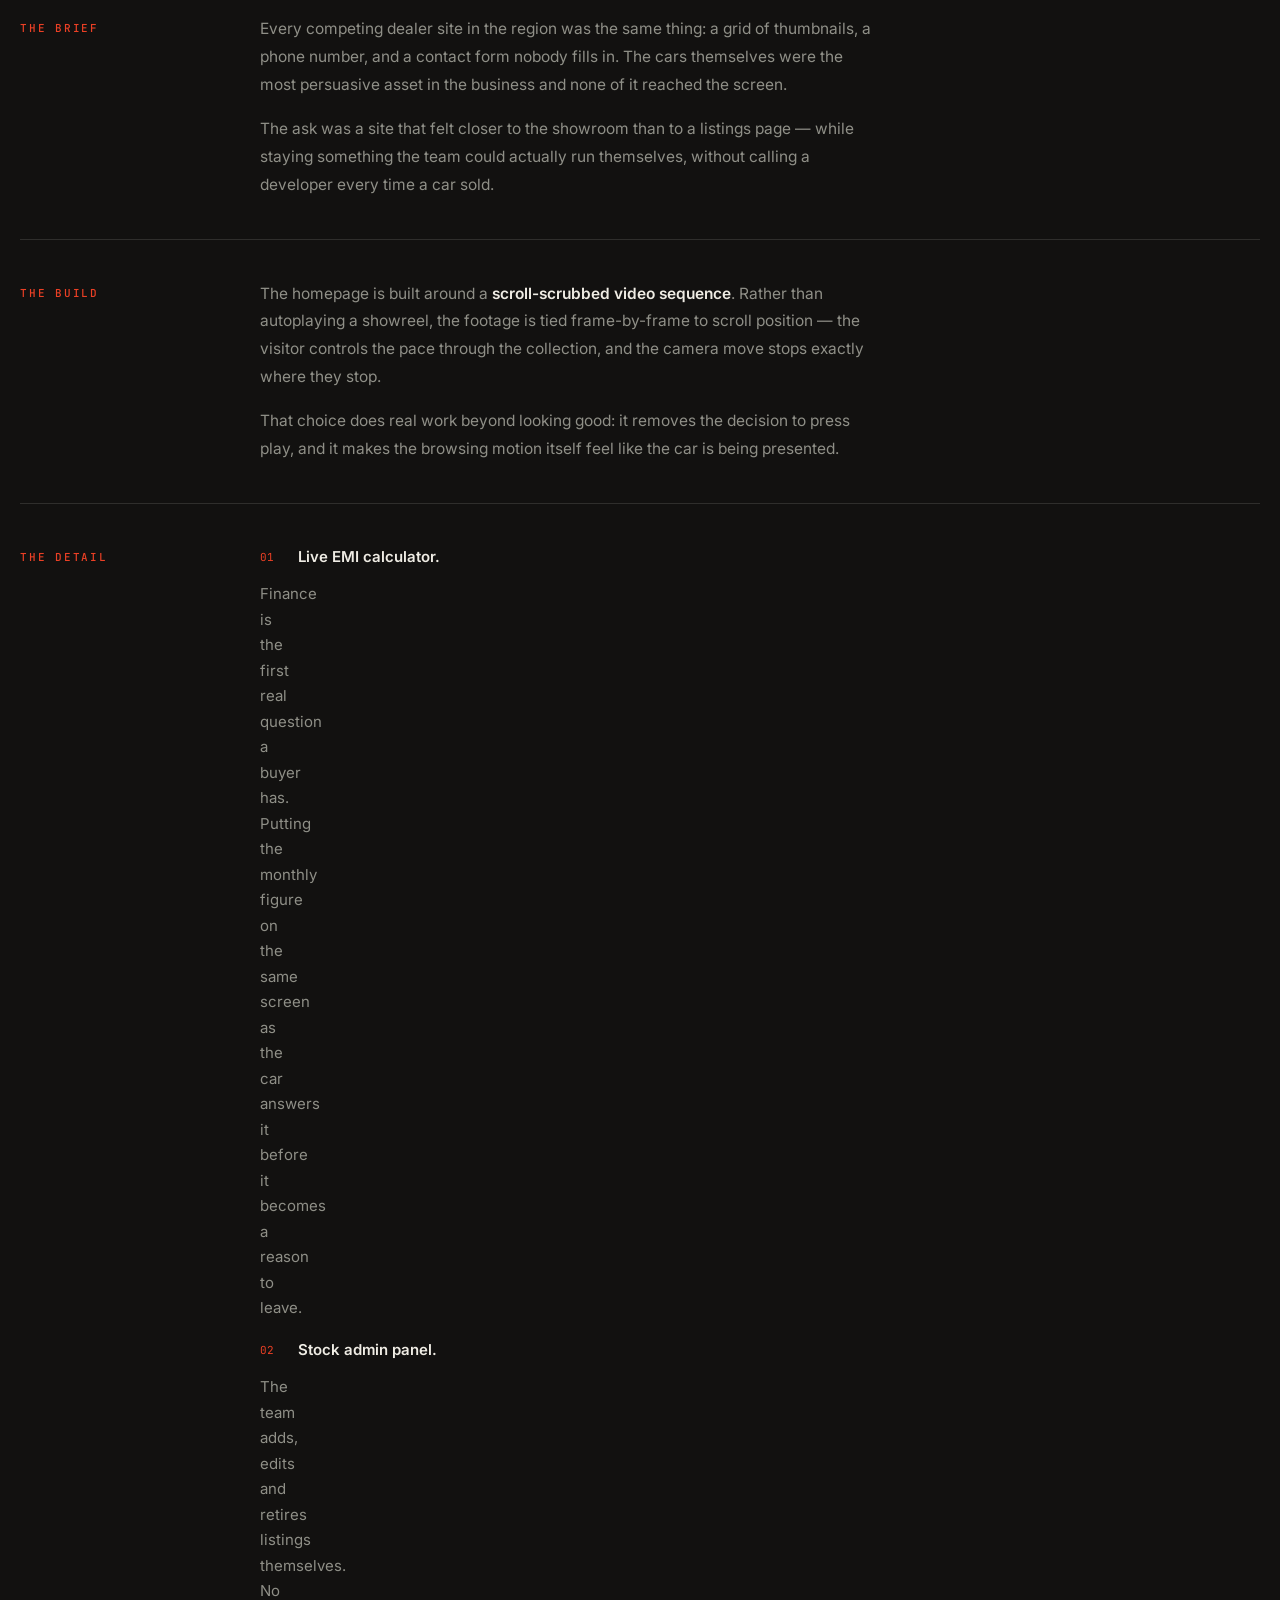
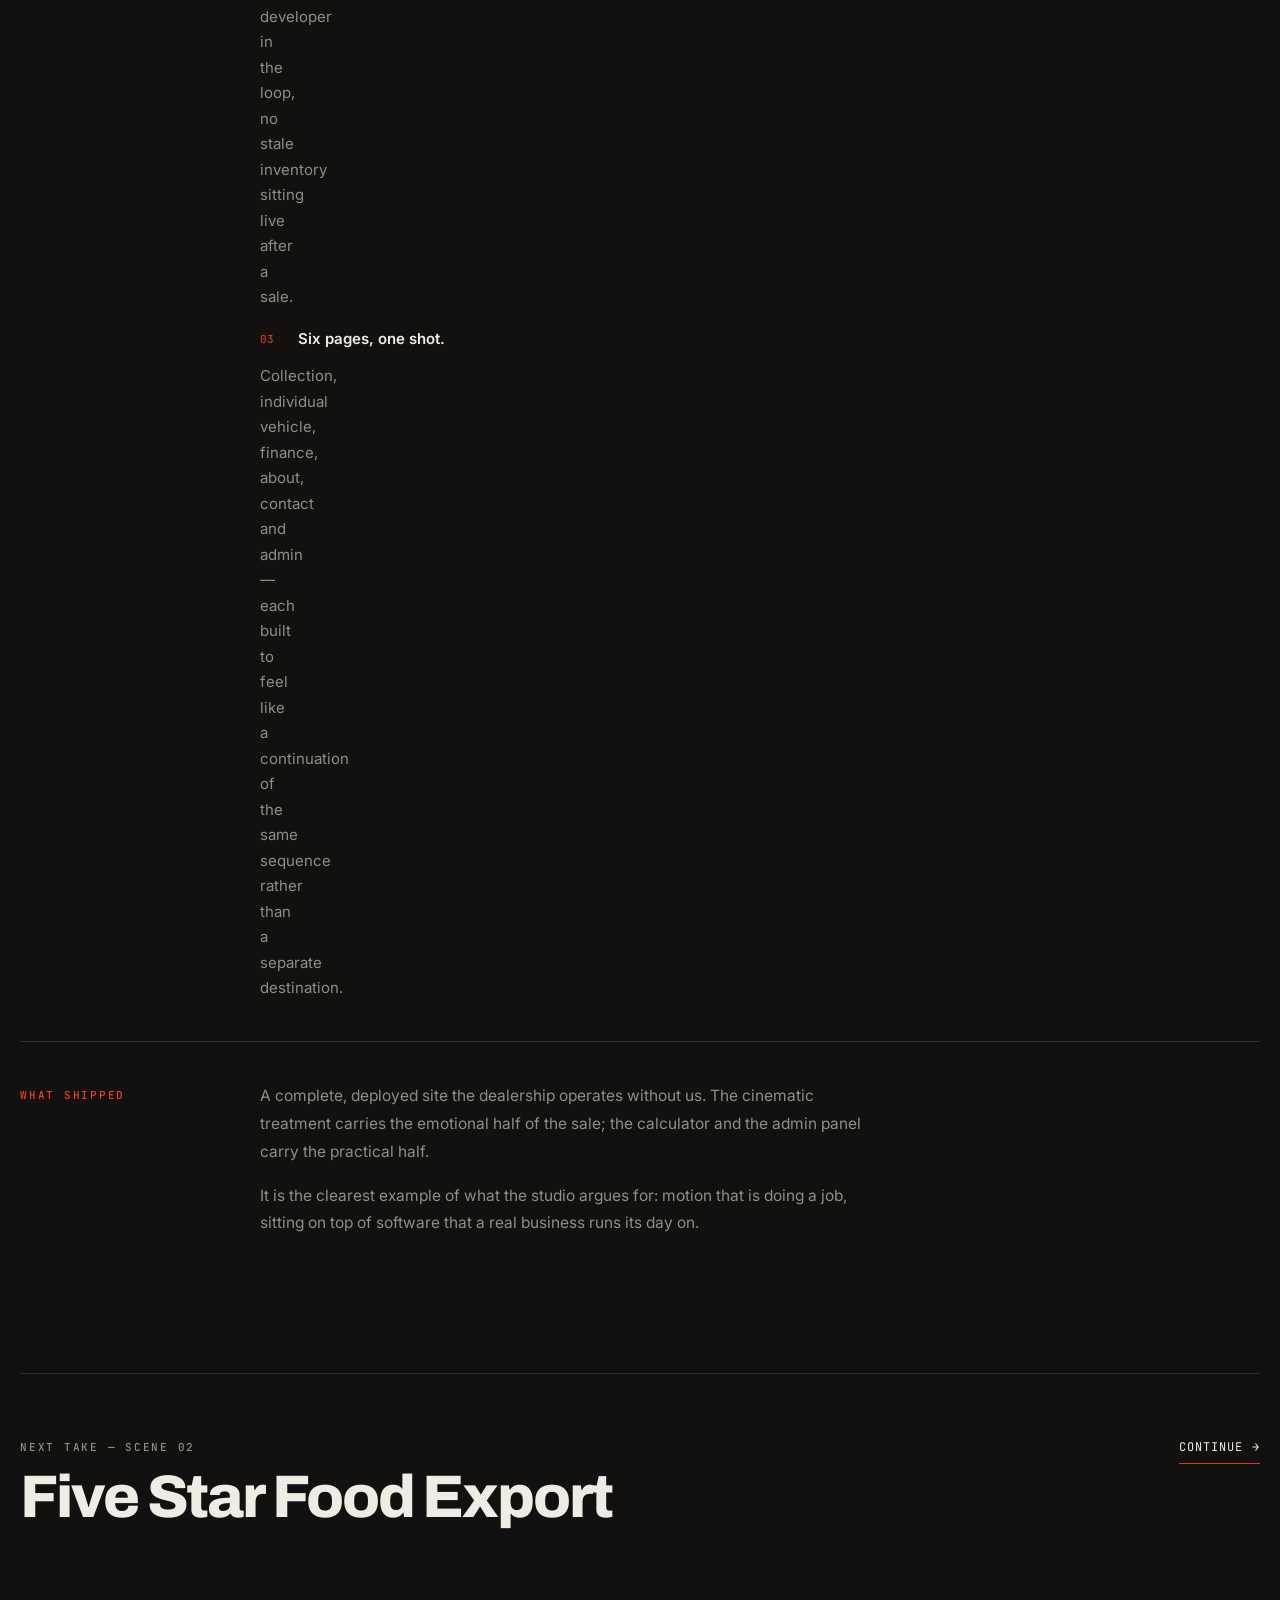
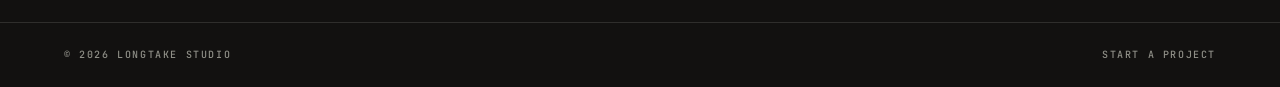
==== commit bf374ad4: "Wire in real project captures; fix lazy video loading Replaces the slate placeholders with the actua" ====
--- a/work/f1-motors.html
+++ b/work/f1-motors.html
@@ -74,13 +74,11 @@
   <section class="wrap">
     <figure class="case-figure" data-scene="The film">
       <div class="frame" data-reveal="frame">
-        <div class="frame__slate">
-          <span class="id">F1 Motors</span>
-          <span class="status">Still pending</span>
-        </div>
-        <img class="frame__media" src="../assets/posters/f1-motors.jpg" alt="The F1 Motors homepage, showing the collection sequence." loading="lazy" decoding="async" width="1280" height="800">
+        <div class="frame__slate"><span class="id">F1 Motors</span></div>
+        <img class="frame__media" src="../assets/posters/f1-motors.jpg" alt="The F1 Motors homepage: the headline “Twenty years, built piece by piece” over a showroom of lit cars." loading="lazy" decoding="async" width="1280" height="720">
+        <video class="frame__media" data-src="../videos/f1-motors.mp4" muted loop playsinline preload="none" aria-hidden="true"></video>
       </div>
-      <figcaption>The collection sequence — scroll drives the playhead, not a play button.</figcaption>
+      <figcaption>Homepage through collection, finance and enquiry — scroll drives the playhead, not a play button.</figcaption>
     </figure>
   </section>
 
--- a/assets/css/longtake.css
+++ b/assets/css/longtake.css
@@ -389,7 +389,7 @@
    artifact rather than a broken image.
    -------------------------------------------------------------------------- */
 .frame {
-  position: relative; aspect-ratio: 16 / 10;   /* reserved space => no CLS */
+  position: relative; aspect-ratio: 16 / 9;    /* matches the source captures; reserved space => no CLS */
   border-radius: 5px; overflow: hidden;
   background: var(--ink-deep);
   border: 1px solid var(--line-soft);
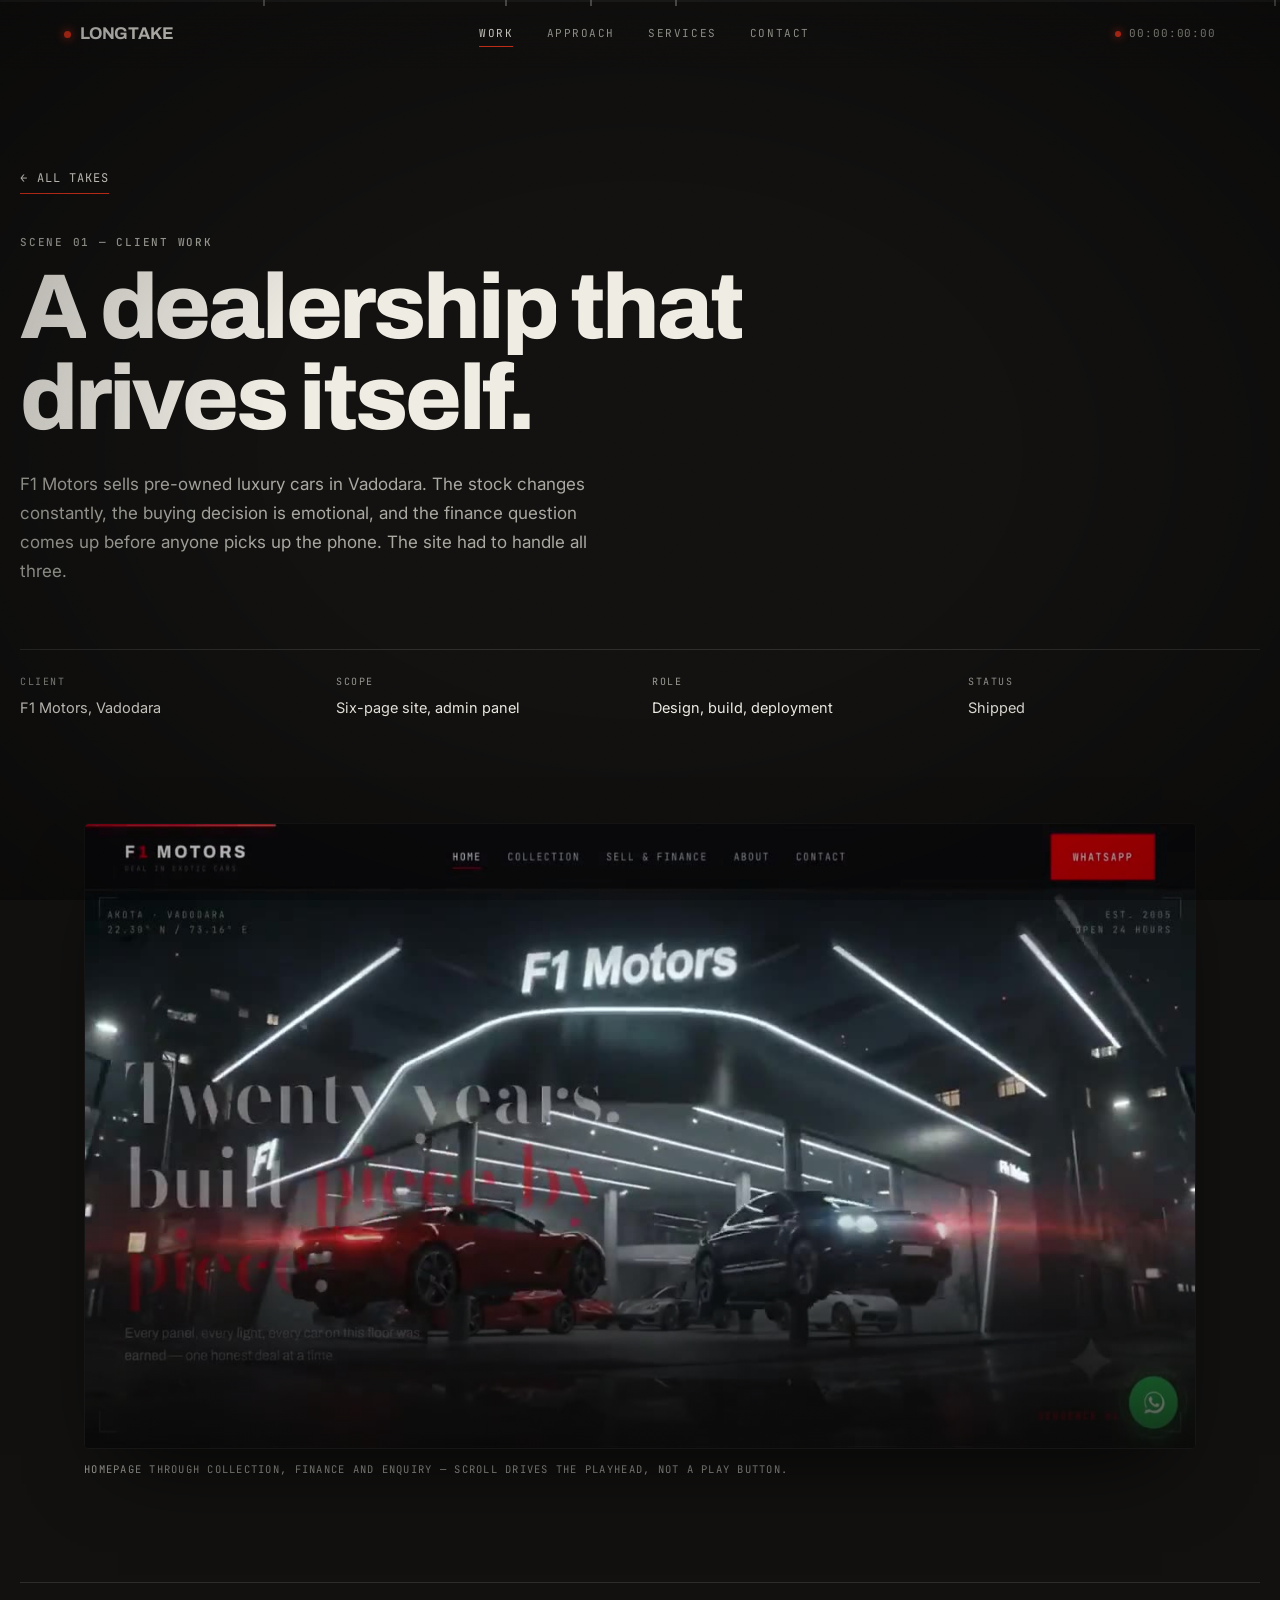
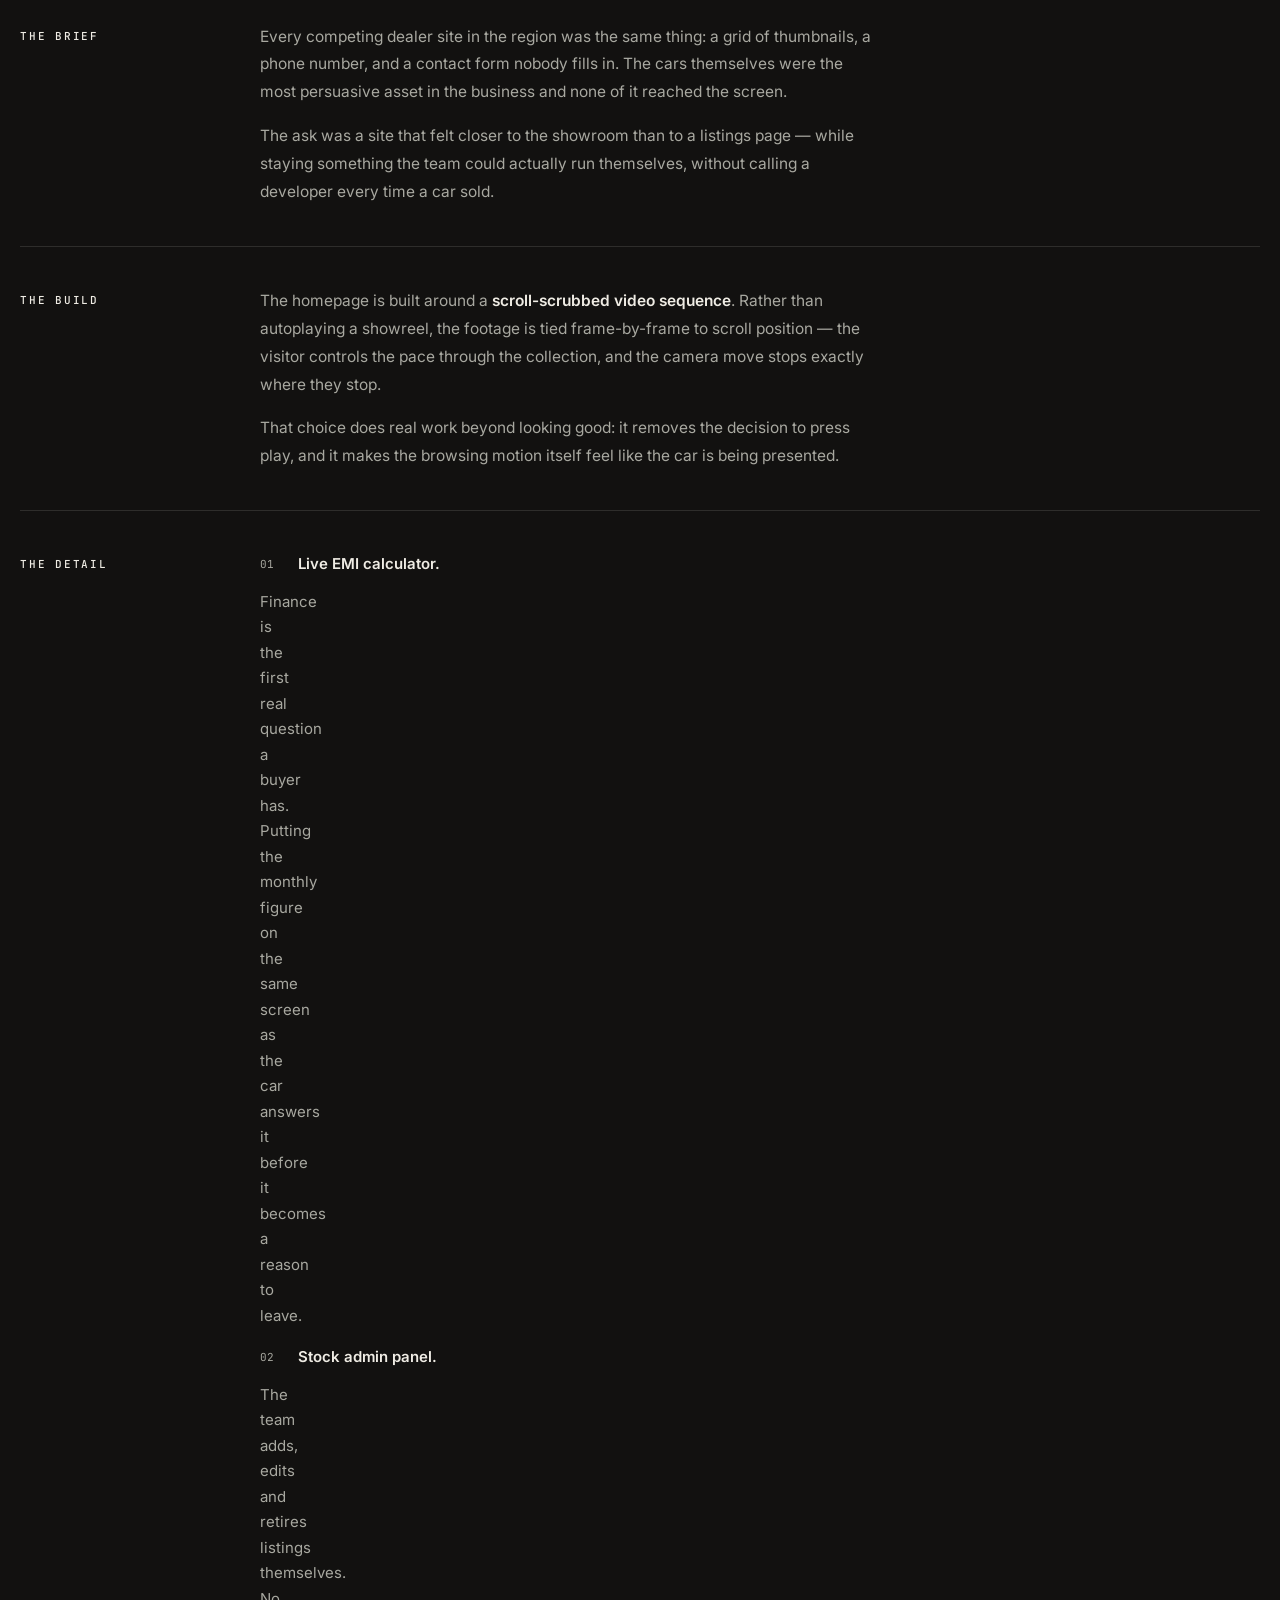
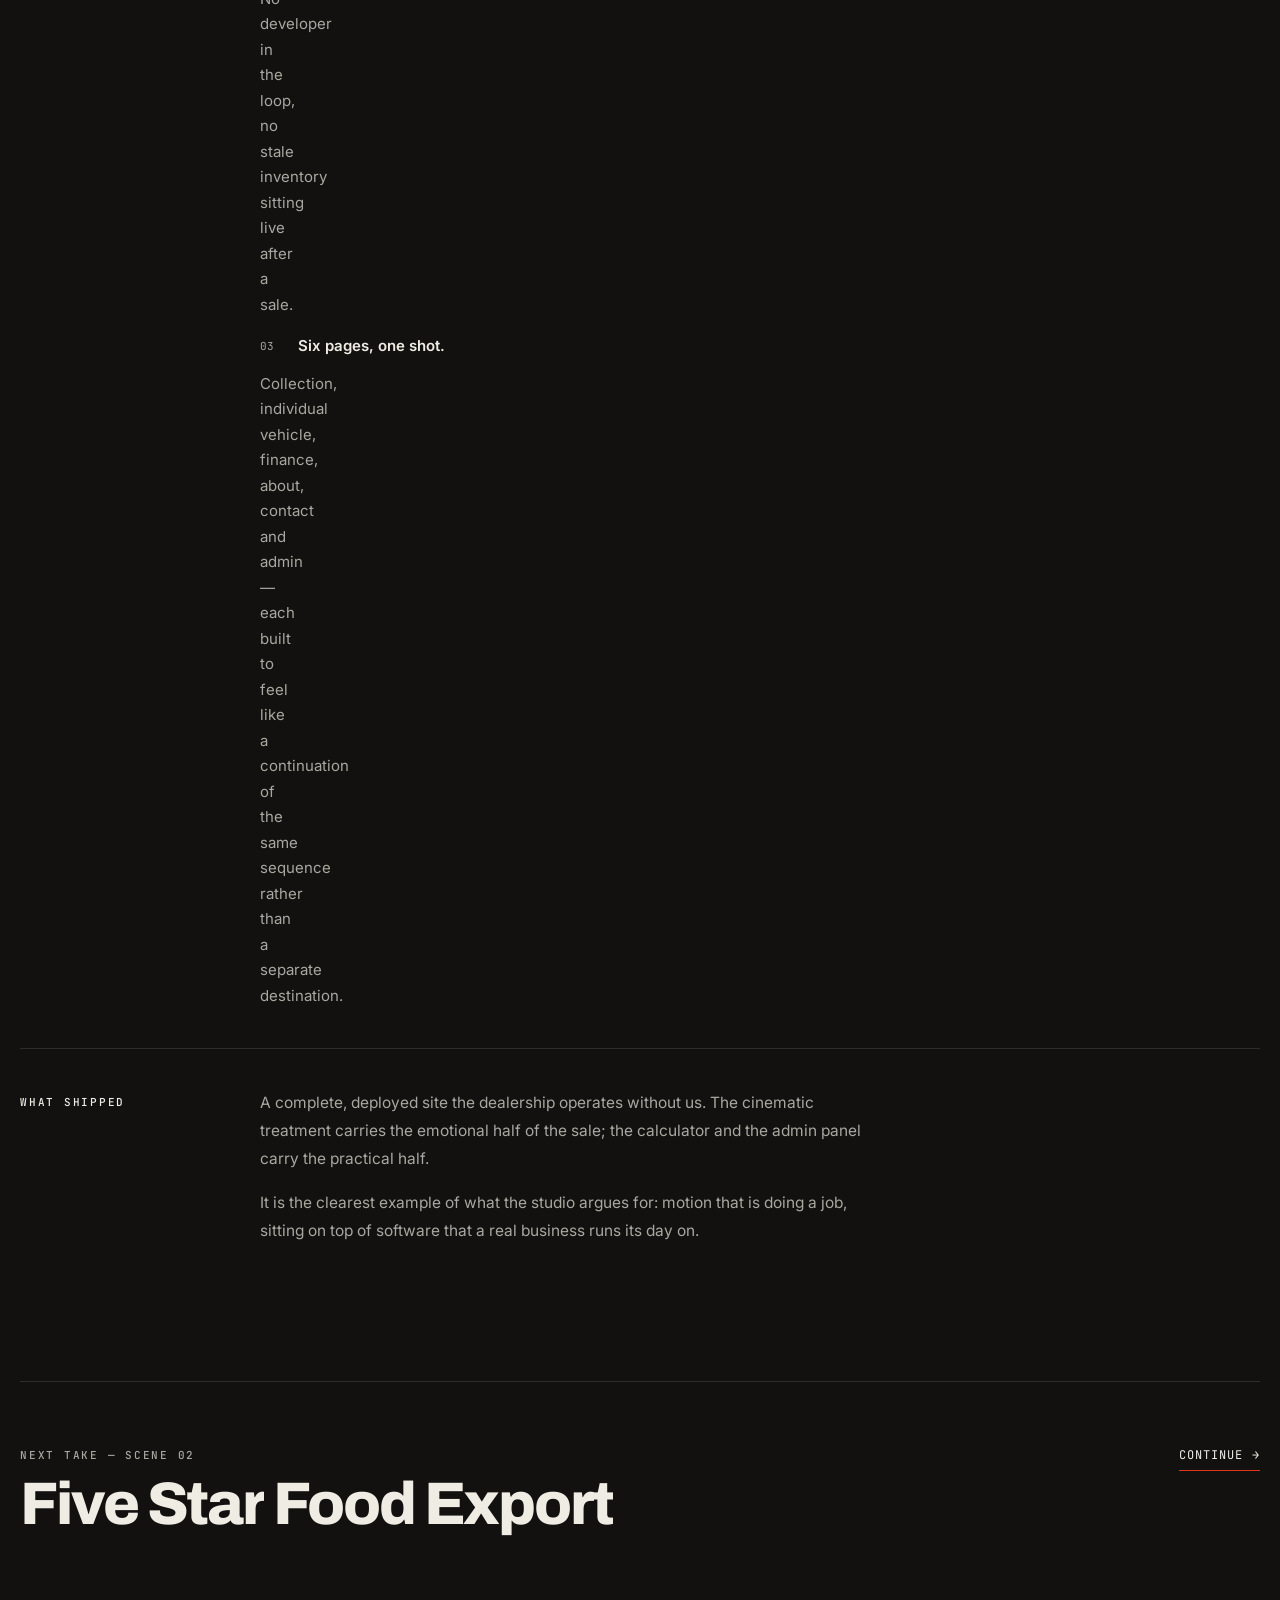
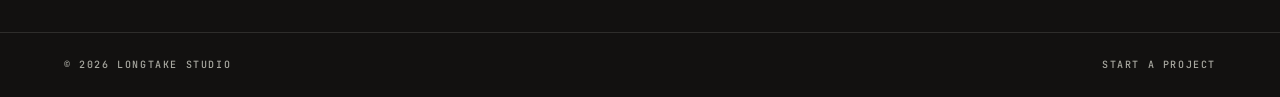
==== commit 0c4a2f87: "Add WebGL projector, Academy leader, split type and smooth scroll The studio sells 3D and motion, so" ====
--- a/work/f1-motors.html
+++ b/work/f1-motors.html
@@ -17,11 +17,42 @@
 <link rel="preconnect" href="https://fonts.gstatic.com" crossorigin>
 <link rel="stylesheet" href="https://fonts.googleapis.com/css2?family=Archivo:wght@600;700;800&family=Inter:wght@400;500;600&family=JetBrains+Mono:wght@400;500&display=swap">
 <link rel="stylesheet" href="../assets/css/longtake.css">
+<script>
+/* Reveal the leader only when JS is alive, and guarantee it comes off even if
+   leader.js never arrives. A loading screen you cannot dismiss is a trap. */
+(function(){var d=document.documentElement;
+d.className=d.className.replace('no-js','js')+' is-loading';
+setTimeout(function(){var l=document.getElementById('leader');
+if(l&&!l.classList.contains('is-out')){l.classList.add('is-out');
+d.classList.remove('is-loading');d.classList.add('is-revealed');}},6000);}());
+</script>
 </head>
 
 <body data-runtime="120">
 
+<div id="leader" role="status" aria-label="Loading">
+  <span class="leader__corner"></span><span class="leader__corner"></span>
+  <span class="leader__corner"></span><span class="leader__corner"></span>
+
+  <div class="leader__frame">
+    <svg class="leader__ring" viewBox="0 0 100 100" aria-hidden="true">
+      <circle class="r-outer" cx="50" cy="50" r="48"/>
+      <circle cx="50" cy="50" r="33"/>
+      <line x1="50" y1="1" x2="50" y2="99"/>
+      <line x1="1" y1="50" x2="99" y2="50"/>
+    </svg>
+    <span class="leader__sweep" aria-hidden="true"></span>
+    <span class="leader__count">5</span>
+  </div>
+
+  <p class="leader__meta">
+    <span class="leader__bar" aria-hidden="true"><span></span></span>
+    <span class="mono"><span class="leader__pct">00</span> &mdash; Longtake Studio</span>
+  </p>
+</div>
+
 <a class="skip-link" href="#main">Skip to content</a>
+<canvas id="projector" aria-hidden="true"></canvas>
 <div class="grain" aria-hidden="true"></div>
 <div class="vignette" aria-hidden="true"></div>
 
@@ -161,6 +192,9 @@
   <span class="mono"><a href="../index.html#contact">Start a project</a></span>
 </footer>
 
+<script src="../assets/js/leader.js" defer></script>
+<script src="../assets/js/projector.js" defer></script>
 <script src="../assets/js/longtake.js" defer></script>
+<script src="../assets/js/motion.js" defer></script>
 </body>
 </html>
--- a/assets/css/longtake.css
+++ b/assets/css/longtake.css
@@ -14,8 +14,8 @@
 
   /* Ink on surface */
   --bone:       #EFECE4;
-  --grey:       #8F8F87;
-  --grey-dim:   #82827A;   /* lifted to clear 4.5:1 on ink for small labels */
+  --grey:       #A8A8A0;   /* lifted so body copy clears AA over the projector beam */
+  --grey-dim:   #9A9A94;   /* clears AA against the brightest point of the beam */
 
   /* The tally light — the red lamp that means the camera is rolling */
   --tally:      #E4341C;
@@ -57,6 +57,8 @@
 
 html {
   scroll-behavior: smooth;
+  /* When the JS scroller is driving, CSS smooth-scroll would animate against
+     it and the two would fight over every scrollTo. */
   /* Anchor targets clear the fixed header instead of hiding under it */
   scroll-padding-top: calc(var(--header-h) + var(--s-3));
   -webkit-text-size-adjust: 100%;
@@ -100,6 +102,8 @@
 }
 .skip-link:focus { top: 12px; }
 
+html.has-smooth { scroll-behavior: auto; }
+
 /* --------------------------------------------------------------------------
    3. PRIMITIVES
    -------------------------------------------------------------------------- */
@@ -119,6 +123,82 @@
 .accent { color: var(--tally); }
 
 .lede { color: var(--grey); line-height: 1.7; font-size: clamp(15px, 1.5vw, 17px); }
+
+/* --------------------------------------------------------------------------
+   THE LEADER — Academy countdown, shown only while JS is alive.
+   Hidden by default so a no-JS browser never meets a loading screen it
+   cannot dismiss.
+   -------------------------------------------------------------------------- */
+#leader { display: none; }
+
+.js #leader {
+  display: grid; place-items: center;
+  position: fixed; inset: 0; z-index: 400;
+  background: var(--ink-deep);
+  transition: opacity .7s var(--ease), visibility .7s;
+}
+.js #leader.is-out { opacity: 0; visibility: hidden; pointer-events: none; }
+
+/* Hold the page still underneath so nothing animates behind the leader */
+.is-loading body { overflow: hidden; }
+
+.leader__frame { position: relative; display: grid; place-items: center; width: min(46vmin, 300px); aspect-ratio: 1; }
+
+.leader__ring { position: absolute; inset: 0; }
+.leader__ring circle, .leader__ring line { fill: none; stroke: var(--line); stroke-width: 1; }
+.leader__ring .r-outer { stroke: rgba(239,236,228,.22); }
+
+/* The sweep hand — a clock, not a progress gauge */
+.leader__sweep {
+  position: absolute; left: 50%; top: 50%;
+  width: 1px; height: 50%;
+  background: linear-gradient(to top, var(--tally), rgba(228,52,28,0));
+  transform-origin: 50% 100%;
+  margin-left: -.5px; margin-top: -50%;
+}
+
+.leader__count {
+  font-family: var(--font-display); font-weight: 800;
+  font-size: clamp(64px, 16vmin, 128px); letter-spacing: -.04em;
+  color: var(--bone); font-variant-numeric: tabular-nums; line-height: 1;
+}
+
+.leader__meta {
+  position: absolute; left: 0; right: 0; bottom: clamp(28px, 7vh, 64px);
+  display: grid; gap: 14px; justify-items: center; padding-inline: var(--gutter);
+}
+.leader__bar {
+  width: min(240px, 60vw); height: 1px; background: var(--line);
+  overflow: hidden;
+}
+.leader__bar span {
+  display: block; width: 100%; height: 100%;
+  background: var(--tally); transform: scaleX(0); transform-origin: left;
+}
+.leader__pct { font-variant-numeric: tabular-nums; }
+
+.leader__corner { position: absolute; width: 20px; height: 20px; border: 1px solid var(--line); }
+.leader__corner:nth-of-type(1) { top: 24px;    left: 24px;  border-right: 0; border-bottom: 0; }
+.leader__corner:nth-of-type(2) { top: 24px;    right: 24px; border-left: 0;  border-bottom: 0; }
+.leader__corner:nth-of-type(3) { bottom: 24px; left: 24px;  border-right: 0; border-top: 0; }
+.leader__corner:nth-of-type(4) { bottom: 24px; right: 24px; border-left: 0;  border-top: 0; }
+
+@media (prefers-reduced-motion: reduce) {
+  .js #leader { display: none; }
+}
+
+/* --------------------------------------------------------------------------
+   PROJECTOR — the WebGL beam sits under the whole page as its base layer.
+   Content is lifted above it; if WebGL never starts, the ink background
+   underneath is already the finished look.
+   -------------------------------------------------------------------------- */
+#projector {
+  position: fixed; inset: 0; z-index: 0;
+  width: 100%; height: 100%;
+  pointer-events: none;
+  display: block;
+}
+main, .site-footer { position: relative; z-index: 1; }
 
 /* Film grain + vignette — the emulsion the whole page sits on */
 .grain, .vignette { position: fixed; inset: 0; pointer-events: none; }
@@ -260,9 +340,42 @@
 .hero {
   min-height: 100svh;
   display: flex; flex-direction: column; justify-content: center;
-  position: relative;
+  position: relative; isolation: isolate;
   padding-top: calc(var(--header-h) + var(--s-4));
   padding-bottom: var(--s-6);
+}
+/* Full-bleed background; the copy stays inside the measure via .hero__inner */
+.hero__inner {
+  position: relative; z-index: 1;
+  width: 100%; max-width: var(--measure);
+  margin-inline: auto; padding-inline: var(--gutter);
+}
+
+.hero__bg { position: absolute; inset: 0; z-index: 0; overflow: hidden; }
+.hero__bg img, .hero__bg video {
+  position: absolute; inset: 0;
+  width: 100%; height: 100%; object-fit: cover;
+}
+.hero__bg video { opacity: 0; transition: opacity 1.4s var(--ease); }
+.hero__bg video.is-ready { opacity: 1; }
+
+/* The scrim is what makes the headline legible over moving footage. At these
+   alpha values even a pure-white frame leaves the bone text above 5.9:1, so
+   contrast never depends on what the video happens to be showing. */
+.hero__bg::after {
+  content: ''; position: absolute; inset: 0;
+  background:
+    /* vertical: keeps the header readable and sinks the footer edge */
+    linear-gradient(180deg, rgba(18,17,16,.72) 0%, rgba(18,17,16,.58) 44%, rgba(18,17,16,.90) 100%),
+    /* horizontal: heavy over the column the copy occupies, near-clear on the
+       right so the footage is actually visible rather than uniformly muddy */
+    linear-gradient(90deg, rgba(18,17,16,.66) 0%, rgba(18,17,16,.52) 34%, rgba(18,17,16,.04) 72%);
+}
+@media (max-width: 860px) {
+  /* copy spans the full width on phones, so the side gradient can't carry it */
+  .hero__bg::after {
+    background: linear-gradient(180deg, rgba(18,17,16,.80) 0%, rgba(18,17,16,.70) 44%, rgba(18,17,16,.92) 100%);
+  }
 }
 .hero__eyebrow { display: flex; align-items: center; gap: 12px; margin-bottom: var(--s-3); }
 .hero__eyebrow .bar {
@@ -355,7 +468,13 @@
 .scene:nth-child(even) .scene__frame { order: 2; }
 .scene:nth-child(even) .scene__text { order: 1; }
 
-.scene__tag { margin-bottom: var(--s-2); color: var(--tally-text); }
+.scene__tag {
+  margin-bottom: var(--s-2); color: var(--bone);
+  display: flex; align-items: center; gap: 10px;
+}
+.scene__tag::before {
+  content: ''; width: 22px; height: 1px; background: var(--tally); flex: none;
+}
 .scene__title { font-size: clamp(28px, 3.4vw, 42px); margin-bottom: var(--s-2); }
 .scene__body { color: var(--grey); line-height: 1.75; font-size: 15px; max-width: 46ch; margin-bottom: var(--s-3); }
 
@@ -528,7 +647,7 @@
 
 .case-body { padding: var(--s-5) 0 var(--s-6); }
 .case-block { border-top: 1px solid var(--line); padding: var(--s-4) 0; display: grid; grid-template-columns: 200px 1fr; gap: var(--s-4); }
-.case-block > h2 { font-family: var(--font-mono); font-weight: 500; font-size: 11px; letter-spacing: .16em; text-transform: uppercase; color: var(--tally-text); padding-top: 5px; }
+.case-block > h2 { font-family: var(--font-mono); font-weight: 500; font-size: 11px; letter-spacing: .16em; text-transform: uppercase; color: var(--bone); padding-top: 5px; }
 .case-block__text p { color: var(--grey); line-height: 1.8; font-size: 15.5px; margin-bottom: var(--s-2); max-width: 62ch; }
 .case-block__text p:last-child { margin-bottom: 0; }
 .case-block__text strong { color: var(--bone); font-weight: 600; }
@@ -537,7 +656,7 @@
 .case-list li { display: grid; grid-template-columns: 26px 1fr; gap: 12px; color: var(--grey); line-height: 1.7; font-size: 15px; }
 .case-list li::before {
   content: attr(data-n); font-family: var(--font-mono); font-size: 11px;
-  color: var(--tally-text); padding-top: 4px;
+  color: var(--grey); padding-top: 4px;
 }
 .case-list strong { color: var(--bone); font-weight: 600; }
 
@@ -553,6 +672,22 @@
 .next-take a { display: flex; align-items: baseline; justify-content: space-between; gap: var(--s-3); flex-wrap: wrap; }
 .next-take h2 { font-size: clamp(30px, 5.2vw, 60px); transition: color var(--dur-mid) var(--ease); }
 .next-take a:hover h2, .next-take a:focus-visible h2 { color: var(--tally); }
+
+/* --------------------------------------------------------------------------
+   SPLIT TYPE — words ride up into frame behind a mask
+   -------------------------------------------------------------------------- */
+.w   { display: inline-block; overflow: hidden; vertical-align: bottom; padding-bottom: .04em; }
+.w-i {
+  display: inline-block;
+  transform: translateY(108%);
+  transition: transform .9s var(--ease);
+  transition-delay: inherit;
+}
+.type-in .w-i { transform: translateY(0); }
+
+@media (prefers-reduced-motion: reduce) {
+  .w-i { transform: none !important; }
+}
 
 /* --------------------------------------------------------------------------
    15. REVEAL — scroll-in choreography
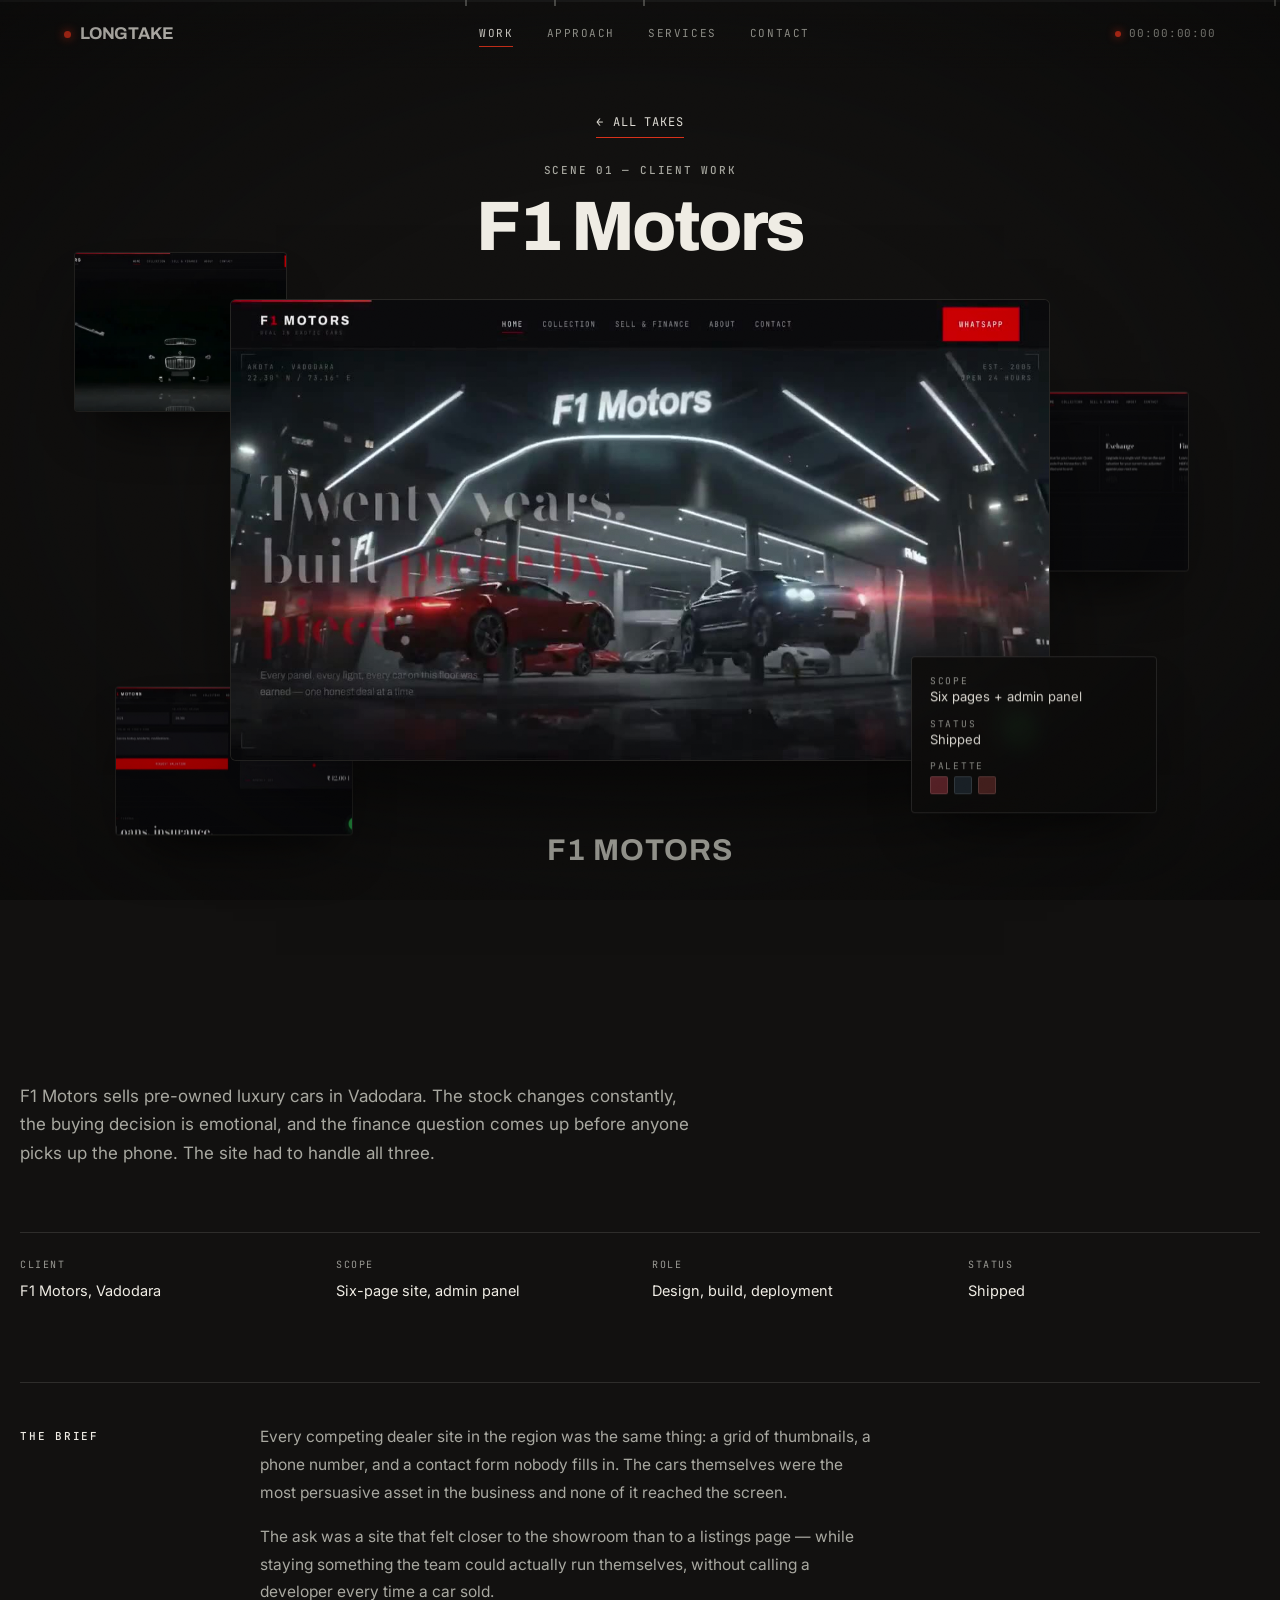
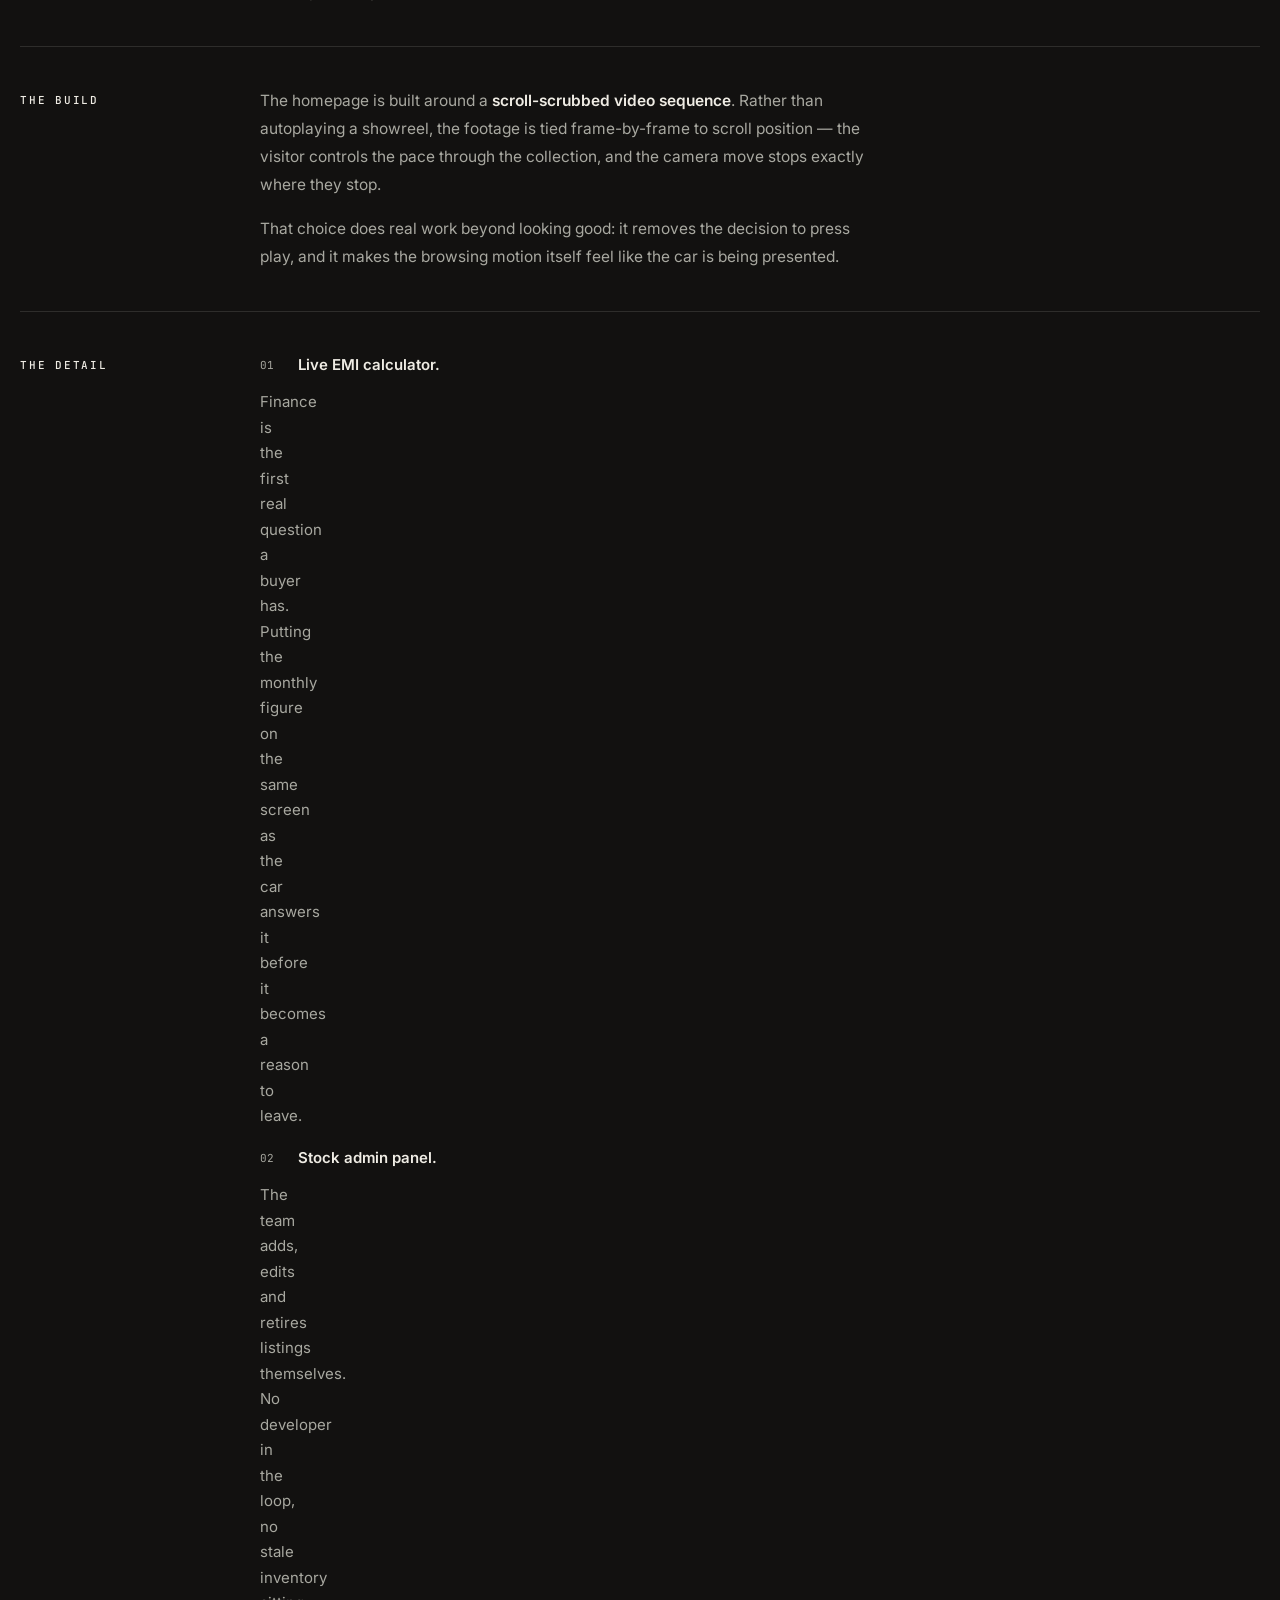
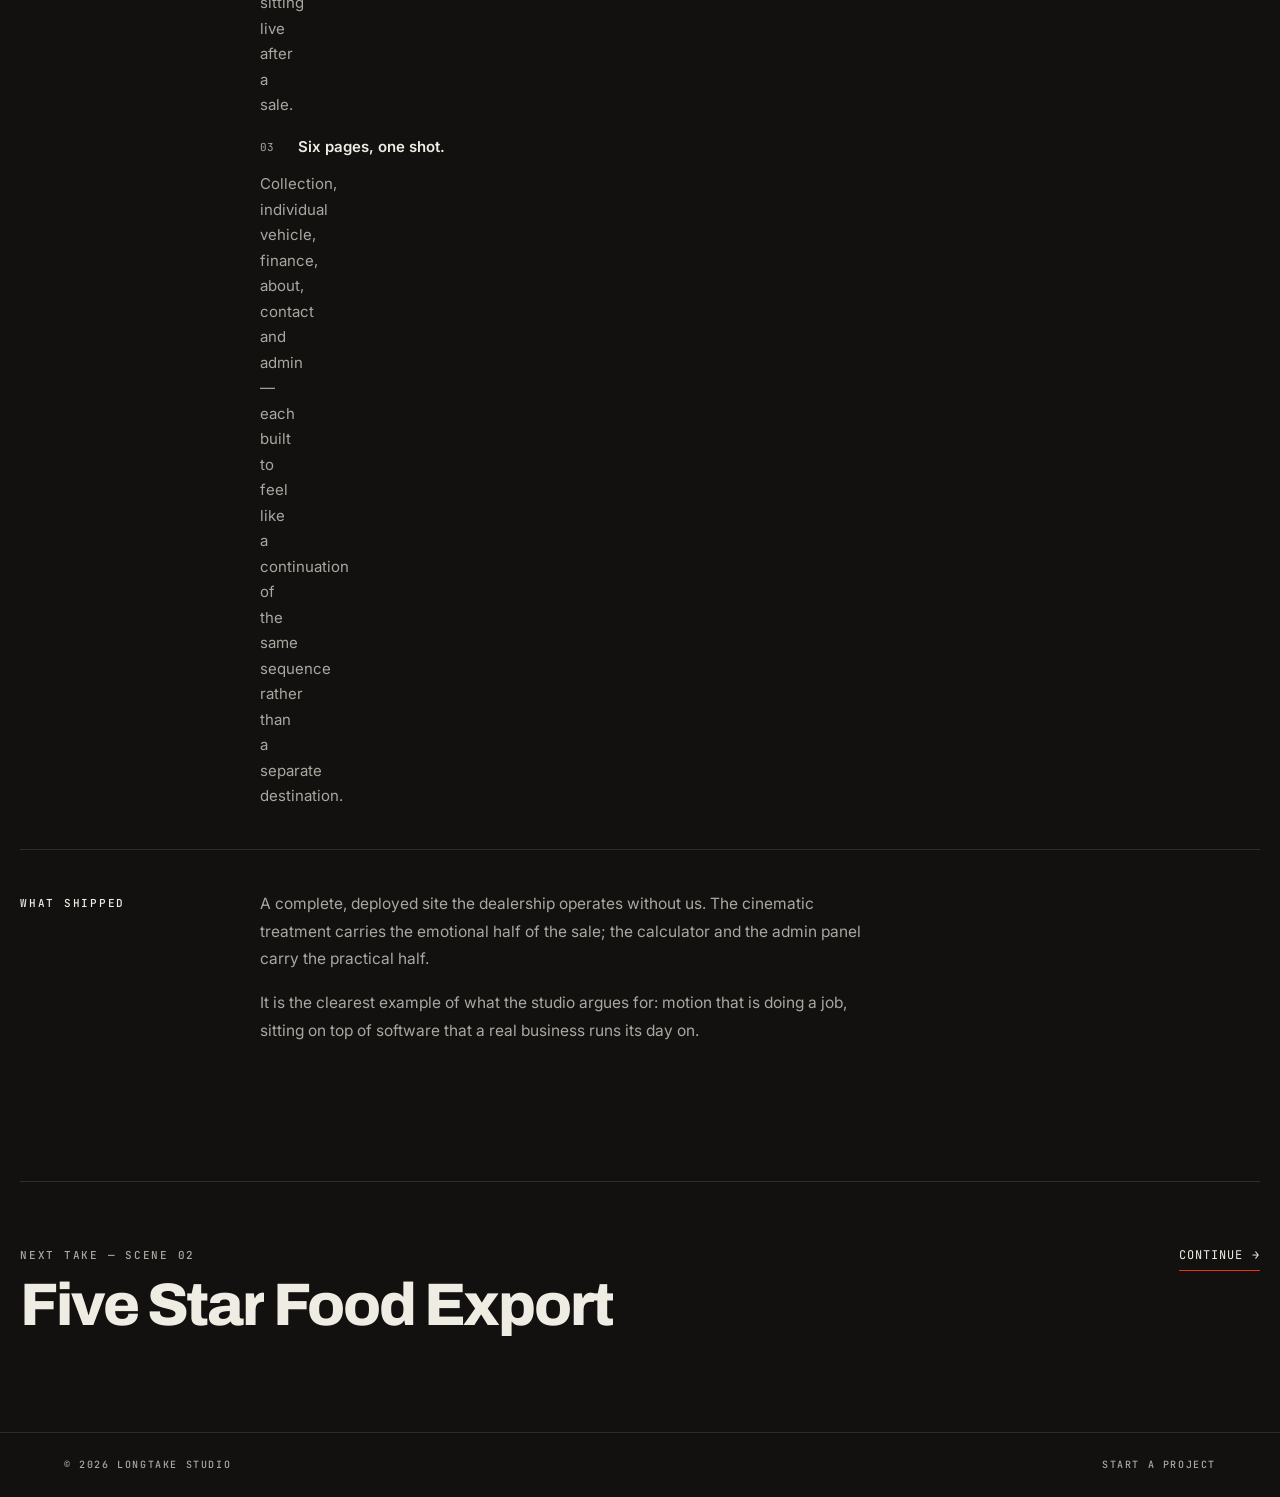
==== commit b5851384: "Project pages become a stage: the build running, evidence around it Rebuilds all four project openin" ====
--- a/work/f1-motors.html
+++ b/work/f1-motors.html
@@ -83,17 +83,43 @@
 
 <main id="main">
 
-  <section class="wrap case-hero">
-    <a href="../index.html#work" class="text-link case-hero__back"><span aria-hidden="true">←</span> All takes</a>
-
-    <p class="mono">Scene 01 — Client work</p>
-    <h1 class="h-display">A dealership that drives itself.</h1>
-    <p class="case-hero__sub lede">
-      F1 Motors sells pre-owned luxury cars in Vadodara. The stock changes constantly, the
+  <!-- ============================ THE STAGE ============================ -->
+  <section class="stage" data-stage>
+    <div class="stage__inner">
+
+      <div class="stage__head">
+        <a href="../index.html#work" class="text-link stage__back"><span aria-hidden="true">←</span> All takes</a>
+        <span class="mono">Scene 01 — Client work</span>
+        <h1 class="h-display">F1 Motors</h1>
+      </div>
+
+      <div class="stage__plate">
+      <div class="stage__screen" data-depth="0.25">
+        <img src="../assets/posters/f1-motors.jpg" alt="The F1 Motors site." loading="eager" decoding="async" width="1280" height="720">
+        <video data-src="../videos/f1-motors.mp4" muted loop playsinline preload="none" aria-hidden="true"></video>
+      </div>
+
+      <div class="stage__evidence">
+        <figure class="stage__card stage__card--a" data-depth="1.7"><img src="../assets/stills/f1-1.jpg" alt="A car detail from the collection sequence" loading="lazy" decoding="async" width="760" height="428"></figure>
+        <figure class="stage__card stage__card--b" data-depth="2.5"><img src="../assets/stills/f1-2.jpg" alt="The interior inspection sequence" loading="lazy" decoding="async" width="760" height="428"></figure>
+        <figure class="stage__card stage__card--c" data-depth="1.1"><img src="../assets/stills/f1-3.jpg" alt="A vehicle on the dark studio backdrop" loading="lazy" decoding="async" width="760" height="428"></figure>
+
+        <dl class="stage__spec" data-depth="2.1">
+          <dt>Scope</dt><dd>Six pages + admin panel</dd>
+          <dt>Status</dt><dd>Shipped</dd>
+          <dt>Palette</dt><dd><span class="stage__swatches" role="img" aria-label="Colours sampled from the live site"><i style="background:#61252B"></i><i style="background:#1D252C"></i><i style="background:#4E2422"></i></span></dd>
+        </dl>
+      </div>
+      </div>
+
+      <p class="stage__logo"><span>F1 MOTORS</span></p>
+    </div>
+  </section>
+
+  <section class="wrap case-intro">
+    <p class="lede" data-reveal>F1 Motors sells pre-owned luxury cars in Vadodara. The stock changes constantly, the
       buying decision is emotional, and the finance question comes up before anyone picks up
-      the phone. The site had to handle all three.
-    </p>
-
+      the phone. The site had to handle all three.</p>
     <dl class="case-facts" data-reveal-group>
       <div data-reveal><dt>Client</dt><dd>F1 Motors, Vadodara</dd></div>
       <div data-reveal><dt>Scope</dt><dd>Six-page site, admin panel</dd></div>
@@ -102,17 +128,6 @@
     </dl>
   </section>
 
-  <section class="wrap">
-    <figure class="case-figure" data-scene="The film">
-      <div class="frame" data-reveal="frame">
-        <div class="frame__slate"><span class="id">F1 Motors</span></div>
-        <img class="frame__media" src="../assets/posters/f1-motors.jpg" alt="The F1 Motors homepage: the headline “Twenty years, built piece by piece” over a showroom of lit cars." loading="lazy" decoding="async" width="1280" height="720">
-        <video class="frame__media" data-src="../videos/f1-motors.mp4" muted loop playsinline preload="none" aria-hidden="true"></video>
-      </div>
-      <figcaption>Homepage through collection, finance and enquiry — scroll drives the playhead, not a play button.</figcaption>
-    </figure>
-  </section>
-
   <section class="wrap case-body">
 
     <div class="case-block" data-scene="The brief">
@@ -196,5 +211,6 @@
 <script src="../assets/js/projector.js" defer></script>
 <script src="../assets/js/longtake.js" defer></script>
 <script src="../assets/js/motion.js" defer></script>
+<script src="../assets/js/stage.js" defer></script>
 </body>
 </html>
--- a/assets/css/longtake.css
+++ b/assets/css/longtake.css
@@ -765,3 +765,242 @@
   body { background: #fff; color: #000; }
   [data-reveal] { opacity: 1 !important; transform: none !important; }
 }
+
+/* ==========================================================================
+   THE REEL — five projects on one horizontal track, driven by vertical scroll.
+
+   A long take is a tracking shot, so panning sideways across the work is the
+   same idea as craning down it: the camera never cuts. Scroll stays a normal
+   vertical scroll — the page is genuinely tall and the scrollbar is honest —
+   and that scroll position is mapped onto the track's X.
+   ========================================================================== */
+.reel { position: relative; }
+
+.reel__sticky {
+  position: sticky; top: 0;
+  height: 100svh;
+  display: flex; align-items: center;
+  overflow: hidden;
+  /* No shared `perspective` + `preserve-3d` here. That combination is visually
+     nicer in principle but breaks hit-testing in Chromium: 3D-transformed
+     slides stop receiving pointer events entirely, so hover dies and — worse —
+     the links become unclickable. Each slide carries its own perspective()
+     inside its transform instead; at these angles it looks the same. */
+}
+
+.reel__track {
+  display: flex; align-items: center;
+  gap: clamp(28px, 4.4vw, 76px);
+  padding-inline: max(var(--gutter), calc(50vw - 30vw));
+  will-change: transform;
+}
+
+.slide {
+  flex: 0 0 auto;
+  width: clamp(300px, 58vw, 860px);
+}
+
+.slide__link { display: block; position: relative; }
+
+.slide__frame {
+  position: relative; aspect-ratio: 16 / 9;
+  border-radius: 6px; overflow: hidden;
+  background: var(--ink-deep);
+  border: 1px solid var(--line-soft);
+  box-shadow: 0 50px 90px -40px rgba(0,0,0,.9);
+  /* A real reflection of whatever is rendering, video included, for free on
+     the compositor. Firefox ignores it and simply shows no reflection. */
+  -webkit-box-reflect: below 8px linear-gradient(transparent 74%, rgba(0,0,0,.26));
+  transition: border-color var(--dur-mid) var(--ease);
+}
+
+.slide__frame img, .slide__frame video {
+  position: absolute; inset: 0;
+  width: 100%; height: 100%; object-fit: cover;
+}
+.slide__frame video { opacity: 0; transition: opacity .55s var(--ease); }
+.slide__frame video.is-ready { opacity: 1; }
+
+/* Dim everything that is not the slide you are pointing at. The foot gradient
+   is permanent — it is what keeps the caption readable over a bright frame. */
+.slide__frame::before {
+  content: ''; position: absolute; inset: 0; z-index: 1; pointer-events: none;
+  background: linear-gradient(180deg, rgba(10,9,8,0) 42%, rgba(10,9,8,.62) 74%, rgba(10,9,8,.94) 100%);
+}
+.slide__frame::after {
+  content: ''; position: absolute; inset: 0; pointer-events: none;
+  background: rgba(10,9,8,.46);
+  transition: background var(--dur-mid) var(--ease);
+}
+.slide.is-near .slide__frame::after { background: rgba(10,9,8,.12); }
+.slide.is-hot  .slide__frame::after { background: rgba(10,9,8,0); }
+.slide.is-hot  .slide__frame { border-color: var(--line); }
+
+.slide__cap {
+  position: absolute; z-index: 2;
+  left: clamp(16px, 2.2vw, 30px); right: clamp(16px, 2.2vw, 30px);
+  bottom: clamp(14px, 2vw, 26px);
+  display: flex; align-items: baseline; gap: 14px; flex-wrap: wrap;
+  pointer-events: none;
+}
+.slide__num {
+  font-family: var(--font-mono); font-size: 11px; letter-spacing: .18em;
+  color: var(--bone); text-shadow: 0 1px 12px rgba(10,9,8,.9);
+  transition: color var(--dur-mid) var(--ease);
+}
+.slide.is-hot .slide__num { color: var(--tally); }
+
+.slide__title {
+  font-family: var(--font-display); font-weight: 800;
+  font-size: clamp(21px, 2.5vw, 38px); letter-spacing: -.035em; line-height: 1;
+  text-shadow: 0 2px 22px rgba(10,9,8,.85);
+}
+/* Per-letter lift on hover — the caption animates with the slide, not after it */
+.slide__title .c {
+  display: inline-block;
+  transform: translateY(0);
+  transition: transform .5s var(--ease);
+  transition-delay: calc(var(--i) * 22ms);
+}
+.slide.is-hot .slide__title .c { transform: translateY(-.14em); }
+
+.slide__meta {
+  font-family: var(--font-mono); font-size: 11px; letter-spacing: .14em;
+  text-transform: uppercase; color: var(--bone); text-shadow: 0 1px 12px rgba(10,9,8,.9);
+  opacity: 0; transform: translateY(6px);
+  transition: opacity var(--dur-mid) var(--ease), transform var(--dur-mid) var(--ease);
+}
+.slide.is-hot .slide__meta { opacity: 1; transform: none; }
+
+/* Rail + progress, so the reel says where it is in the take */
+.reel__rail {
+  position: absolute; left: var(--gutter); right: var(--gutter); bottom: clamp(22px, 4vh, 48px);
+  height: 1px; background: var(--line-soft);
+}
+.reel__rail span {
+  display: block; height: 100%; width: 100%;
+  background: var(--tally);
+  transform: scaleX(0); transform-origin: left;
+}
+.reel__hint {
+  position: absolute; left: var(--gutter); bottom: calc(clamp(22px, 4vh, 48px) + 16px);
+}
+
+/* Touch and no-JS both fall back to an ordinary horizontal scroller, which
+   works with a swipe and needs no scroll mapping at all. */
+.no-js .reel__sticky,
+html:not(.has-reel) .reel__sticky {
+  position: static; height: auto; overflow-x: auto; overflow-y: hidden;
+  padding-block: var(--s-5);
+  scroll-snap-type: x mandatory; -webkit-overflow-scrolling: touch;
+}
+.no-js .reel, html:not(.has-reel) .reel { height: auto !important; }
+.no-js .slide, html:not(.has-reel) .slide { scroll-snap-align: center; }
+html:not(.has-reel) .slide__frame::after { background: rgba(10,9,8,.12); }
+
+@media (prefers-reduced-motion: reduce) {
+  .slide__title .c { transform: none !important; }
+  .slide__meta { opacity: 1; transform: none; }
+  .slide__frame::after { background: rgba(10,9,8,.12); }
+}
+
+/* ==========================================================================
+   THE STAGE — a project's opening. The build runs large in the middle and
+   the evidence floats around it at different depths, drifting apart as you
+   scroll. It is a contact sheet pinned around a monitor, not a hero banner.
+   ========================================================================== */
+.stage {
+  position: relative;
+  display: grid; place-items: center;
+  padding: calc(var(--header-h) + var(--s-4)) var(--gutter) var(--s-7);
+  overflow: hidden;          /* cards drift; never let them widen the page */
+}
+
+.stage__inner { position: relative; width: min(100%, 1180px); }
+
+/* The running build */
+.stage__plate { position: relative; width: min(100%, 820px); margin-inline: auto; }
+
+.stage__screen {
+  position: relative; z-index: 2; width: 100%;
+  aspect-ratio: 16 / 9;
+  border-radius: 6px; overflow: hidden;
+  background: var(--ink-deep);
+  border: 1px solid var(--line);
+  box-shadow: 0 60px 120px -46px rgba(0,0,0,.95);
+}
+.stage__screen img, .stage__screen video {
+  position: absolute; inset: 0; width: 100%; height: 100%; object-fit: cover;
+}
+.stage__screen video { opacity: 0; transition: opacity .6s var(--ease); }
+.stage__screen video.is-ready { opacity: 1; }
+
+/* Floating evidence. Absolute on wide screens, an honest grid on narrow ones. */
+.stage__card {
+  position: absolute; z-index: 1;
+  border-radius: 4px; overflow: hidden;
+  border: 1px solid var(--line-soft);
+  background: var(--ink-raise);
+  box-shadow: 0 30px 60px -28px rgba(0,0,0,.9);
+  will-change: transform;
+}
+.stage__card img { width: 100%; height: 100%; object-fit: cover; display: block; }
+
+.stage__card--a { width: 26%; aspect-ratio: 4/3;   left: -19%; top: -9%; }
+.stage__card--b { width: 22%; aspect-ratio: 1;     right: -17%; top: 22%; }
+.stage__card--c { width: 29%; aspect-ratio: 16/10; left: -14%; bottom: -17%; }
+
+/* The spec card — type and palette, the way a brand sheet shows them */
+.stage__spec {
+  position: absolute; z-index: 3; right: -13%; bottom: -13%;
+  width: 30%; min-width: 190px;
+  padding: 16px 18px 18px;
+  border-radius: 4px; border: 1px solid var(--line);
+  background: rgba(15,14,13,.92);
+  backdrop-filter: blur(10px); -webkit-backdrop-filter: blur(10px);
+  box-shadow: 0 30px 60px -28px rgba(0,0,0,.9);
+  will-change: transform;
+}
+.stage__spec dt { font-family: var(--font-mono); font-size: 9.5px; letter-spacing: .18em; text-transform: uppercase; color: var(--grey-dim); }
+.stage__spec dd { font-size: 13px; color: var(--bone); margin-bottom: 10px; line-height: 1.35; }
+.stage__spec dd:last-child { margin-bottom: 0; }
+.stage__swatches { display: flex; gap: 6px; margin-top: 2px; }
+.stage__swatches i { width: 18px; height: 18px; border-radius: 2px; border: 1px solid rgba(255,255,255,.12); }
+
+/* Title over the stage */
+.stage__head { position: relative; z-index: 4; text-align: center; margin-bottom: var(--s-4); }
+.stage__head h1 { font-size: clamp(34px, 5.6vw, 70px); }
+.stage__head .mono { display: block; margin-bottom: 14px; }
+
+.stage__logo {
+  position: relative; z-index: 4;
+  margin: var(--s-5) auto 0; text-align: center;
+}
+.stage__logo span {
+  font-family: var(--font-display); font-weight: 700;
+  font-size: clamp(20px, 2.6vw, 30px); letter-spacing: .04em;
+  color: var(--grey);
+}
+
+@media (max-width: 900px) {
+  .stage { min-height: 0; padding-bottom: var(--s-5); overflow: visible; }
+  .stage__card, .stage__spec {
+    position: static; width: auto; margin: 0;
+    transform: none !important;
+  }
+  .stage__evidence {
+    display: grid; grid-template-columns: repeat(2, 1fr);
+    gap: 12px; margin-top: var(--s-3);
+  }
+  .stage__card--a, .stage__card--b, .stage__card--c { aspect-ratio: 4/3; }
+  .stage__spec { grid-column: 1 / -1; }
+}
+@media (min-width: 901px) { .stage__evidence { display: contents; } }
+
+@media (prefers-reduced-motion: reduce) {
+  .stage__card, .stage__spec { transform: none !important; }
+}
+
+.case-intro { padding: var(--s-5) 0 var(--s-2); }
+.case-intro .lede { max-width: 62ch; }
+.stage__back { display: inline-flex; align-items: center; gap: 9px; margin-bottom: var(--s-3); }
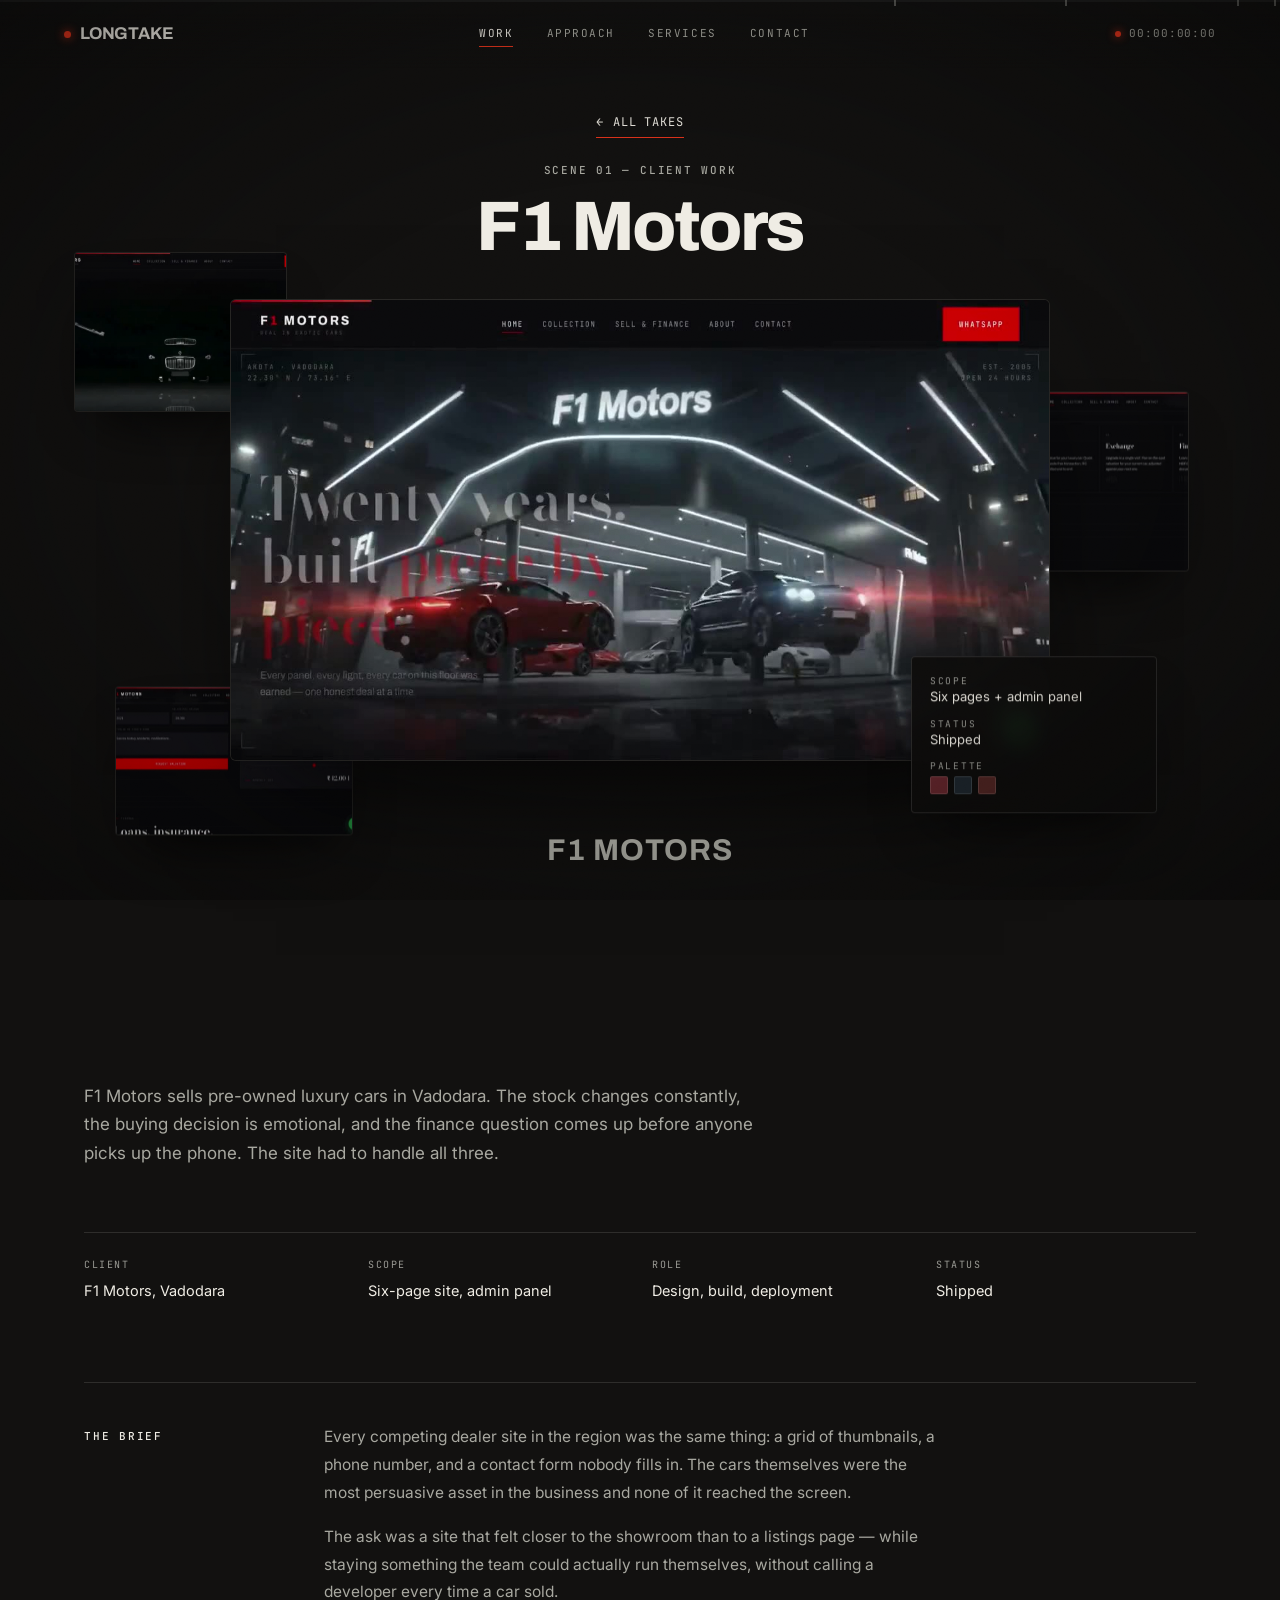
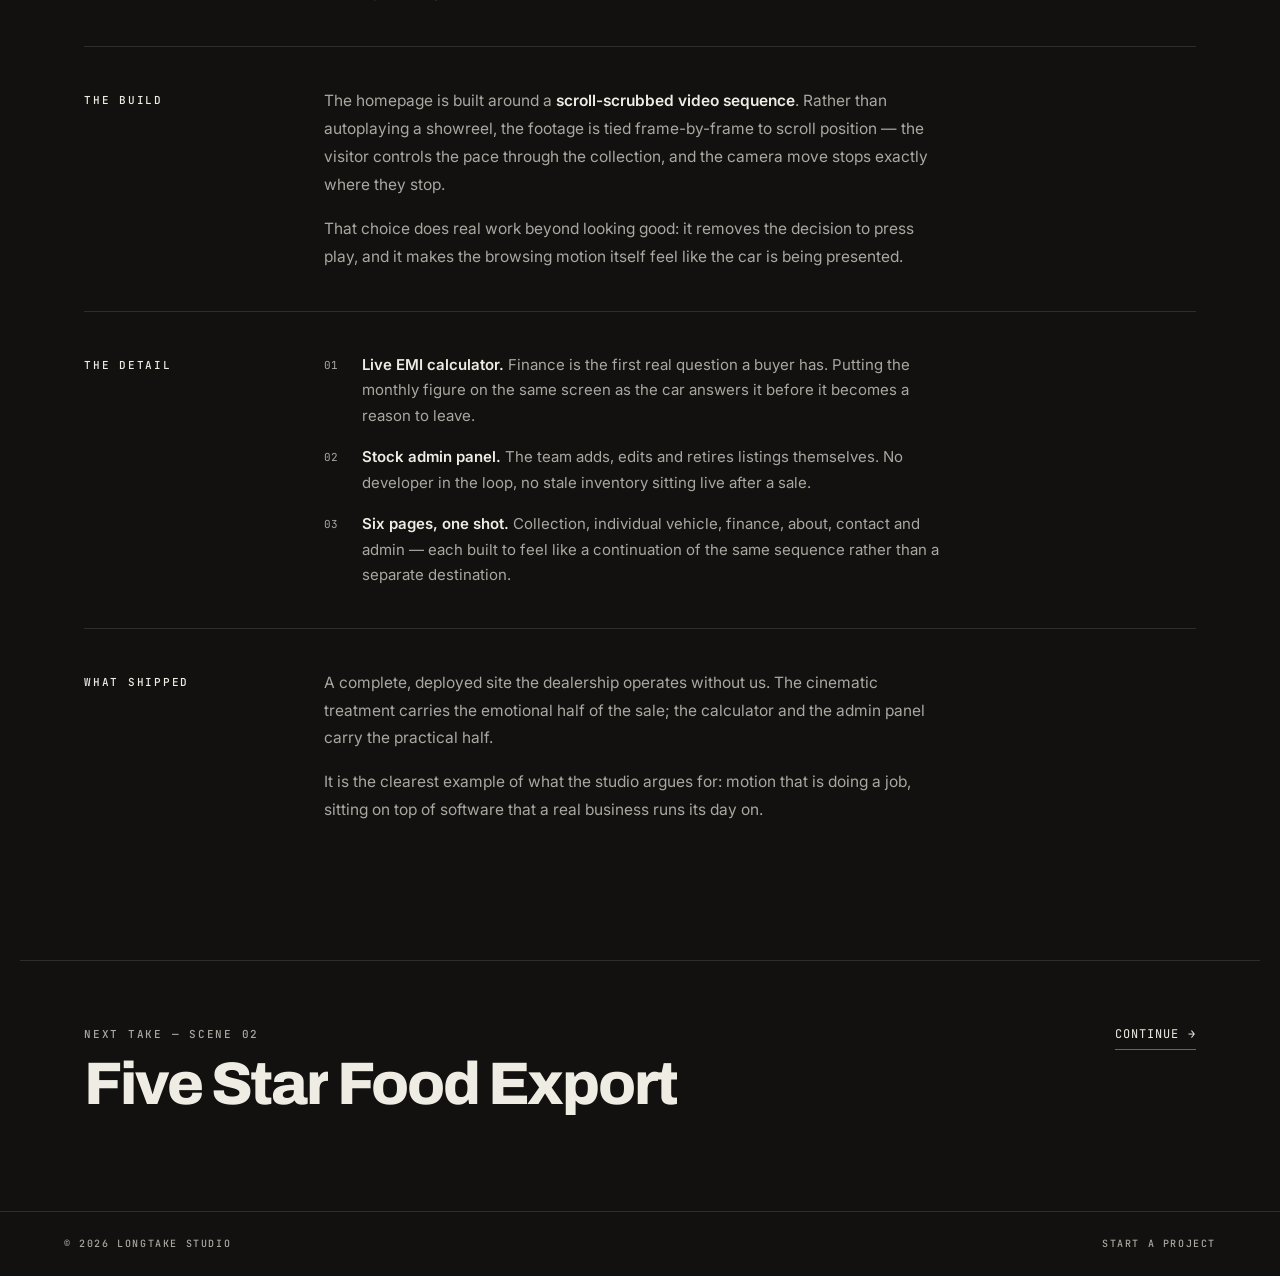
==== commit ec3b81cd: "New hero footage, and the groundwork for going live on the domain The hero is now the studio's own c" ====
--- a/work/f1-motors.html
+++ b/work/f1-motors.html
@@ -10,9 +10,22 @@
 <meta property="og:type" content="article">
 <meta property="og:title" content="F1 Motors — Longtake Studio">
 <meta property="og:description" content="Scroll-scrubbed cinematic video, a live EMI calculator, and a self-serve stock admin panel.">
+<meta property="og:url" content="https://longtakestudio.com/work/f1-motors.html">
+<meta property="og:site_name" content="Longtake Studio">
+<meta property="og:image" content="https://longtakestudio.com/assets/social/og-f1-motors.jpg">
+<meta property="og:image:width" content="1200">
+<meta property="og:image:height" content="630">
+<meta property="og:image:alt" content="F1 Motors — a Longtake Studio project">
+<meta name="twitter:card" content="summary_large_image">
+<meta name="twitter:title" content="F1 Motors — Longtake Studio">
+<meta name="twitter:description" content="Scroll-scrubbed cinematic video, a live EMI calculator, and a self-serve stock admin panel.">
+<meta name="twitter:image" content="https://longtakestudio.com/assets/social/og-f1-motors.jpg">
 <meta name="theme-color" content="#121110">
 
 <link rel="icon" href="../assets/icons/favicon.svg" type="image/svg+xml">
+<link rel="icon" href="../assets/icons/favicon-32.png" sizes="32x32" type="image/png">
+<link rel="apple-touch-icon" href="../assets/icons/apple-touch-icon.png">
+<link rel="manifest" href="../site.webmanifest">
 <link rel="preconnect" href="https://fonts.googleapis.com">
 <link rel="preconnect" href="https://fonts.gstatic.com" crossorigin>
 <link rel="stylesheet" href="https://fonts.googleapis.com/css2?family=Archivo:wght@600;700;800&family=Inter:wght@400;500;600&family=JetBrains+Mono:wght@400;500&display=swap">
@@ -25,6 +38,17 @@
 setTimeout(function(){var l=document.getElementById('leader');
 if(l&&!l.classList.contains('is-out')){l.classList.add('is-out');
 d.classList.remove('is-loading');d.classList.add('is-revealed');}},6000);}());
+</script>
+<script type="application/ld+json">
+{
+  "@context": "https://schema.org",
+  "@type": "CreativeWork",
+  "name": "F1 Motors",
+  "description": "Scroll-scrubbed cinematic video, a live EMI calculator, and a self-serve stock admin panel.",
+  "url": "https://longtakestudio.com/work/f1-motors.html",
+  "image": "https://longtakestudio.com/assets/social/og-f1-motors.jpg",
+  "creator": { "@type": "Organization", "name": "Longtake Studio", "url": "https://longtakestudio.com/" }
+}
 </script>
 </head>
 
--- a/assets/css/longtake.css
+++ b/assets/css/longtake.css
@@ -319,7 +319,10 @@
 
 @media (max-width: 860px) {
   .timecode { display: none; }
-  .nav-toggle { display: block; }
+  .nav-toggle { display: block; z-index: 120; }
+  /* A dark halo keeps the bars legible even when they sit over the light
+     wordmark frame at the top of the page. */
+  .nav-toggle__bar { box-shadow: 0 0 6px rgba(10,9,8,.7); }
   .site-nav {
     position: fixed; inset: var(--header-h) 0 auto 0;
     flex-direction: column; align-items: flex-start; gap: 0;
@@ -332,6 +335,12 @@
   }
   .site-nav[data-open='true'] { clip-path: inset(0 0 0 0); }
   .site-nav a { font-size: 15px; letter-spacing: .1em; padding-block: 16px; width: 100%; }
+  /* With the menu open, make the whole bar solid so the close (×) always reads,
+     whatever is behind it. */
+  .site-header:has(.site-nav[data-open='true']) {
+    background: rgba(10,9,8,.98);
+    backdrop-filter: blur(16px) saturate(1.3); -webkit-backdrop-filter: blur(16px) saturate(1.3);
+  }
 }
 
 /* --------------------------------------------------------------------------
@@ -366,7 +375,7 @@
   content: ''; position: absolute; inset: 0;
   background:
     /* vertical: keeps the header readable and sinks the footer edge */
-    linear-gradient(180deg, rgba(18,17,16,.72) 0%, rgba(18,17,16,.58) 44%, rgba(18,17,16,.90) 100%),
+    linear-gradient(180deg, rgba(18,17,16,.66) 0%, rgba(18,17,16,.50) 44%, rgba(18,17,16,.88) 100%),
     /* horizontal: heavy over the column the copy occupies, near-clear on the
        right so the footage is actually visible rather than uniformly muddy */
     linear-gradient(90deg, rgba(18,17,16,.66) 0%, rgba(18,17,16,.52) 34%, rgba(18,17,16,.04) 72%);
@@ -559,7 +568,7 @@
 /* --------------------------------------------------------------------------
    11. APPROACH
    -------------------------------------------------------------------------- */
-.approach { padding: var(--s-4) 0 var(--s-7); border-top: 1px solid var(--line); }
+.approach { padding-block: var(--s-4) var(--s-7); border-top: 1px solid var(--line); }
 .approach__grid { display: grid; grid-template-columns: 1fr 1fr; gap: clamp(40px, 6vw, 80px); align-items: start; }
 .approach__lead {
   font-family: var(--font-display); font-weight: 600;
@@ -610,9 +619,13 @@
 /* --------------------------------------------------------------------------
    13. CONTACT + FOOTER
    -------------------------------------------------------------------------- */
-.contact { padding: var(--s-7) 0 var(--s-6); border-top: 1px solid var(--line); text-align: center; }
+.contact { padding-block: var(--s-7) var(--s-6); border-top: 1px solid var(--line); text-align: center; }
 .contact h2 { font-size: clamp(36px, 7.2vw, 92px); max-width: 15ch; margin: 12px auto var(--s-4); }
 .contact__actions { display: flex; gap: 14px; justify-content: center; flex-wrap: wrap; margin-bottom: var(--s-6); }
+.contact__note {
+  max-width: 56ch; margin: calc(var(--s-4) * -1 + 4px) auto var(--s-6);
+  color: var(--grey-dim); font-size: 13.5px; line-height: 1.75;
+}
 .contact__meta {
   display: flex; justify-content: center; gap: var(--s-2) var(--s-4);
   flex-wrap: wrap; color: var(--grey); font-size: 13.5px;
@@ -628,6 +641,21 @@
 }
 .site-footer .mono { font-size: 10px; }
 
+/* 404 — a frame that never made the cut */
+.lost {
+  min-height: 74svh;
+  padding-block: calc(var(--header-h) + var(--s-6)) var(--s-6);
+  display: flex; flex-direction: column; justify-content: center;
+}
+.lost__code { color: var(--grey-dim); font-size: 11px; letter-spacing: .16em; text-transform: uppercase; }
+.lost__title {
+  font-family: var(--font-display); font-weight: 700;
+  font-size: clamp(40px, 8vw, 104px); line-height: 1.03; letter-spacing: -.03em;
+  margin: var(--s-3) 0 var(--s-3);
+}
+.lost__text { color: var(--grey); line-height: 1.8; font-size: 15.5px; max-width: 52ch; }
+.lost__actions { margin-top: var(--s-4); display: flex; gap: 14px; flex-wrap: wrap; }
+
 /* --------------------------------------------------------------------------
    14. CASE STUDY PAGES
    -------------------------------------------------------------------------- */
@@ -645,7 +673,7 @@
 .case-facts dt { font-family: var(--font-mono); font-size: 10px; letter-spacing: .16em; text-transform: uppercase; color: var(--grey-dim); margin-bottom: 7px; }
 .case-facts dd { font-size: 14.5px; color: var(--bone); line-height: 1.5; }
 
-.case-body { padding: var(--s-5) 0 var(--s-6); }
+.case-body { padding-block: var(--s-5) var(--s-6); }
 .case-block { border-top: 1px solid var(--line); padding: var(--s-4) 0; display: grid; grid-template-columns: 200px 1fr; gap: var(--s-4); }
 .case-block > h2 { font-family: var(--font-mono); font-weight: 500; font-size: 11px; letter-spacing: .16em; text-transform: uppercase; color: var(--bone); padding-top: 5px; }
 .case-block__text p { color: var(--grey); line-height: 1.8; font-size: 15.5px; margin-bottom: var(--s-2); max-width: 62ch; }
@@ -653,10 +681,13 @@
 .case-block__text strong { color: var(--bone); font-weight: 600; }
 
 .case-list { list-style: none; display: grid; gap: var(--s-2); max-width: 62ch; }
-.case-list li { display: grid; grid-template-columns: 26px 1fr; gap: 12px; color: var(--grey); line-height: 1.7; font-size: 15px; }
+/* The number sits in the margin; the body flows as one normal block. A grid
+   here would auto-place the loose text after <strong> into the number column,
+   which is what folded each item into a one-word-per-line strip. */
+.case-list li { position: relative; padding-left: 38px; color: var(--grey); line-height: 1.7; font-size: 15px; }
 .case-list li::before {
-  content: attr(data-n); font-family: var(--font-mono); font-size: 11px;
-  color: var(--grey); padding-top: 4px;
+  content: attr(data-n); position: absolute; left: 0; top: 4px;
+  font-family: var(--font-mono); font-size: 11px; color: var(--grey);
 }
 .case-list strong { color: var(--bone); font-weight: 600; }
 
@@ -668,7 +699,7 @@
 }
 
 /* Next-take footer — the reel keeps running */
-.next-take { border-top: 1px solid var(--line); padding: var(--s-5) 0 var(--s-6); }
+.next-take { border-top: 1px solid var(--line); padding-block: var(--s-5) var(--s-6); }
 .next-take a { display: flex; align-items: baseline; justify-content: space-between; gap: var(--s-3); flex-wrap: wrap; }
 .next-take h2 { font-size: clamp(30px, 5.2vw, 60px); transition: color var(--dur-mid) var(--ease); }
 .next-take a:hover h2, .next-take a:focus-visible h2 { color: var(--tally); }
@@ -790,14 +821,16 @@
 
 .reel__track {
   display: flex; align-items: center;
-  gap: clamp(28px, 4.4vw, 76px);
-  padding-inline: max(var(--gutter), calc(50vw - 30vw));
+  gap: clamp(20px, 2.6vw, 44px);
+  /* Half a viewport minus half a slide, so slide one starts centred and the
+     neighbours are already in frame — the reference shows three at a time. */
+  padding-inline: calc(50vw - min(26vw, 260px));
   will-change: transform;
 }
 
 .slide {
   flex: 0 0 auto;
-  width: clamp(300px, 58vw, 860px);
+  width: clamp(240px, 34vw, 520px);
 }
 
 .slide__link { display: block; position: relative; }
@@ -810,7 +843,7 @@
   box-shadow: 0 50px 90px -40px rgba(0,0,0,.9);
   /* A real reflection of whatever is rendering, video included, for free on
      the compositor. Firefox ignores it and simply shows no reflection. */
-  -webkit-box-reflect: below 8px linear-gradient(transparent 74%, rgba(0,0,0,.26));
+  -webkit-box-reflect: below 10px linear-gradient(transparent 66%, rgba(0,0,0,.34));
   transition: border-color var(--dur-mid) var(--ease);
 }
 
@@ -852,7 +885,7 @@
 
 .slide__title {
   font-family: var(--font-display); font-weight: 800;
-  font-size: clamp(21px, 2.5vw, 38px); letter-spacing: -.035em; line-height: 1;
+  font-size: clamp(17px, 1.55vw, 25px); letter-spacing: -.035em; line-height: 1;
   text-shadow: 0 2px 22px rgba(10,9,8,.85);
 }
 /* Per-letter lift on hover — the caption animates with the slide, not after it */
@@ -1001,6 +1034,232 @@
   .stage__card, .stage__spec { transform: none !important; }
 }
 
-.case-intro { padding: var(--s-5) 0 var(--s-2); }
+.case-intro { padding-block: var(--s-5) var(--s-2); }
 .case-intro .lede { max-width: 62ch; }
 .stage__back { display: inline-flex; align-items: center; gap: 9px; margin-bottom: var(--s-3); }
+
+/* ==========================================================================
+   HERO v2 — the first shot.
+
+   The old hero was one blurred loop behind large type: legible, but it said
+   nothing. This one opens on the studio's actual work — a slow montage of the
+   builds, drifting — and the headline assembles rather than fading in.
+   Stills, not video: four simultaneous decodes behind a headline is exactly
+   the cost this page cannot afford, and a still holds a slow drift better.
+   ========================================================================== */
+.hero__plate {
+  position: absolute; inset: -6%;
+  background-size: cover; background-position: center;
+  opacity: 0;
+  transform: scale(1.06);
+  transition: opacity 2.4s var(--ease-soft);
+  will-change: opacity, transform;
+}
+.hero__plate.is-on {
+  opacity: 1;
+  /* The drift only runs on the plate that is showing, so there is never more
+     than one animated layer at a time. */
+  animation: hero-drift 16s linear forwards;
+}
+@keyframes hero-drift {
+  from { transform: scale(1.04) translate3d(0, 0, 0); }
+  to   { transform: scale(1.13) translate3d(-1.4%, -1.2%, 0); }
+}
+
+/* Headline: per-character, masked, arriving out of soft focus. */
+.hero__title .ch {
+  display: inline-block;
+  /* Inline-blocks sit on the baseline and carry their own ~1.2em box, which
+     inflated every line to roughly double height. Pin both so the mask is
+     exactly one line tall. */
+  line-height: .93;
+  vertical-align: top;
+  transform: translateY(102%) rotate(2.2deg);
+  filter: blur(9px);
+  opacity: 0;
+  transition:
+    transform 1.15s var(--ease),
+    filter    .95s var(--ease),
+    opacity   .75s var(--ease);
+  transition-delay: calc(var(--i) * 26ms);
+}
+/* The line masks are block-level, so the whitespace between them in the markup
+   forms an anonymous line box that inherits the title's line-height and shows
+   up as a phantom gap between the two lines. Zero it on the parent and set the
+   real leading on the masks themselves. */
+.hero__title { line-height: 0; }
+.hero__line { display: block; overflow: hidden; line-height: .95; padding-bottom: .12em; }
+.is-loaded .hero__title .ch { transform: none; filter: blur(0); opacity: 1; }
+
+/* The eyebrow rule draws itself */
+.hero__eyebrow .bar { transform-origin: left; }
+
+/* A single light sweep across the headline as it settles — one gesture, not
+   a decoration that repeats. */
+.hero__inner::after {
+  content: ''; position: absolute; inset: 0; pointer-events: none;
+  background: linear-gradient(105deg, transparent 42%, rgba(239,236,228,.09) 50%, transparent 58%);
+  transform: translateX(-120%);
+  opacity: 0;
+}
+.is-loaded .hero__inner::after { animation: hero-sweep 1.9s var(--ease-soft) .55s 1; }
+@keyframes hero-sweep {
+  0%   { transform: translateX(-120%); opacity: 0; }
+  35%  { opacity: 1; }
+  100% { transform: translateX(120%);  opacity: 0; }
+}
+
+@media (prefers-reduced-motion: reduce) {
+  .hero__plate.is-on { animation: none; transform: scale(1.02); }
+  .hero__title .ch { transform: none !important; filter: none !important; opacity: 1 !important; }
+  .is-loaded .hero__inner::after { animation: none; }
+}
+
+/* ==========================================================================
+   HERO v3 — the aperture.
+
+   A port of the smooth-scroll-hero pattern to vanilla: a sticky full-screen
+   layer whose clip-path window opens from a small rectangle to the full frame
+   as you scroll, while the media inside scales 170% -> 100%.
+
+   The original is React + framer-motion; this site has no build step, so the
+   two animated values are mapped from scroll directly. Same two values, same
+   curve, none of the dependencies.
+
+   The media is the studio's own title card, so the window opening on it reads
+   as an aperture rather than a stock parallax trick.
+   ========================================================================== */
+.aperture { position: relative; width: 100%; }
+
+.aperture__sticky { position: sticky; top: 0; height: 100svh; width: 100%; }
+
+.aperture__stage {
+  position: absolute; inset: 0;
+  background: var(--ink-deep);
+  overflow: hidden;
+  /* Set by JS; this is the closed state so the first paint is already right. */
+  clip-path: polygon(25% 25%, 75% 25%, 75% 75%, 25% 75%);
+  will-change: clip-path;
+}
+
+.aperture__media { position: absolute; inset: 0; overflow: hidden; }
+.aperture__media img,
+.aperture__media video {
+  position: absolute; top: 50%; left: 50%;
+  width: 100%; height: 100%;
+  object-fit: cover;
+  /* 1.35 rather than the reference's 1.7: this media is a wordmark, and at
+     1.7 the closed aperture crops it mid-letter, which reads as a bug. */
+  transform: translate(-50%, -50%) scale(1.35);
+  transform-origin: center;
+  will-change: transform;
+}
+.aperture__media video { opacity: 0; transition: opacity .7s var(--ease); }
+.aperture__media video.is-ready { opacity: 1; }
+
+/* Framing marks on the aperture itself — the same corner language as the
+   leader and the project stages. */
+.aperture__marks { position: absolute; inset: 0; pointer-events: none; z-index: 2; }
+.aperture__marks i {
+  position: absolute; width: 26px; height: 26px;
+  border: 1px solid rgba(239,236,228,.45);
+}
+.aperture__marks i:nth-child(1) { top: 22px;    left: 22px;  border-right: 0; border-bottom: 0; }
+.aperture__marks i:nth-child(2) { top: 22px;    right: 22px; border-left: 0;  border-bottom: 0; }
+.aperture__marks i:nth-child(3) { bottom: 22px; left: 22px;  border-right: 0; border-top: 0; }
+.aperture__marks i:nth-child(4) { bottom: 22px; right: 22px; border-left: 0;  border-top: 0; }
+
+/* Outside the stage: inside it, the clip hides the cue exactly when it is
+   the only instruction on screen. */
+.aperture__cue {
+  position: absolute; left: 50%; bottom: clamp(24px, 5vh, 54px);
+  transform: translateX(-50%); z-index: 3;
+  display: flex; align-items: center; gap: 10px;
+  transition: opacity .5s var(--ease);
+}
+
+/* No JS, or reduced motion: the aperture is simply open. */
+.no-js .aperture__stage,
+html:not(.has-aperture) .aperture__stage { clip-path: none; }
+.no-js .aperture__sticky,
+html:not(.has-aperture) .aperture__sticky { position: relative; }
+.no-js .aperture__media img, .no-js .aperture__media video,
+html:not(.has-aperture) .aperture__media img,
+html:not(.has-aperture) .aperture__media video { transform: translate(-50%, -50%) scale(1); }
+.no-js .aperture, html:not(.has-aperture) .aperture { height: auto !important; }
+
+@media (prefers-reduced-motion: reduce) {
+  .aperture__stage { clip-path: none !important; }
+  .aperture__media img, .aperture__media video { transform: translate(-50%,-50%) scale(1) !important; }
+}
+
+/* Phones and other touch/coarse pointers: no scroll hijack, no clip window.
+   The stage becomes a full-width 16:9 band showing the whole wordmark frame,
+   so nothing is cropped and the hero is one tidy screen-width card. */
+@media (hover: none), (pointer: coarse) {
+  .aperture { height: auto !important; }
+  .aperture__sticky { position: relative; height: auto; }
+  .aperture__stage {
+    position: relative; inset: auto;
+    aspect-ratio: 16 / 9; width: 100%;
+    clip-path: none !important;
+  }
+  .aperture__media img,
+  .aperture__media video { transform: translate(-50%, -50%) scale(1) !important; }
+  /* The band ends mid-screen with copy already visible beneath it, so the cue
+     has nothing to explain — and it sat on the bright frame at poor contrast. */
+  .aperture__cue { display: none; }
+  /* The footage carries its own framing marks, and at this size the CSS pair
+     lands right on top of them — one set of corners, not two. */
+  .aperture__marks { display: none; }
+}
+
+/* ==========================================================================
+   LAYERED TEXT — an isometric stack where each row slides to reveal the next.
+
+   Ported from the GSAP original. The stagger is a CSS transition-delay per
+   row rather than a timeline, which needs no library and cannot desync.
+   ========================================================================== */
+.layered {
+  --row-h: clamp(34px, 5.4vw, 60px);
+  --row-step: 35px;
+  display: flex; flex-direction: column; align-items: center;
+  padding: var(--s-7) 0;
+  font-family: var(--font-display); font-weight: 800;
+  font-size: clamp(30px, 6.2vw, 72px);
+  letter-spacing: -.02em; text-transform: uppercase;
+  color: var(--bone);
+  cursor: pointer; list-style: none;
+  -webkit-font-smoothing: antialiased;
+}
+
+.layered__row {
+  height: var(--row-h);
+  overflow: hidden;
+  position: relative;
+}
+/* Alternating shears are what make the stack read as an isometric solid. */
+.layered__row:nth-child(odd)  { transform: translateX(var(--x)) skew(60deg, -30deg) scaleY(.66667); }
+.layered__row:nth-child(even) { transform: translateX(var(--x)) skew(0deg, -30deg)  scaleY(1.33333); }
+
+.layered__row p {
+  height: var(--row-h);
+  line-height: calc(var(--row-h) - 5px);
+  padding-inline: 15px;
+  margin: 0; white-space: nowrap;
+  transform: translateY(0);
+  transition: transform .8s var(--ease);
+  transition-delay: calc(var(--i) * 80ms);
+}
+.layered:hover .layered__row p,
+.layered:focus-within .layered__row p { transform: translateY(calc(var(--row-h) * -1)); }
+
+.layered__row p:first-child { color: var(--grey); }
+.layered__row p:last-child  { color: var(--bone); }
+
+@media (max-width: 760px) { .layered { --row-step: 20px; } }
+
+@media (prefers-reduced-motion: reduce) {
+  .layered__row p { transition: none; }
+  .layered:hover .layered__row p { transform: none; }
+}
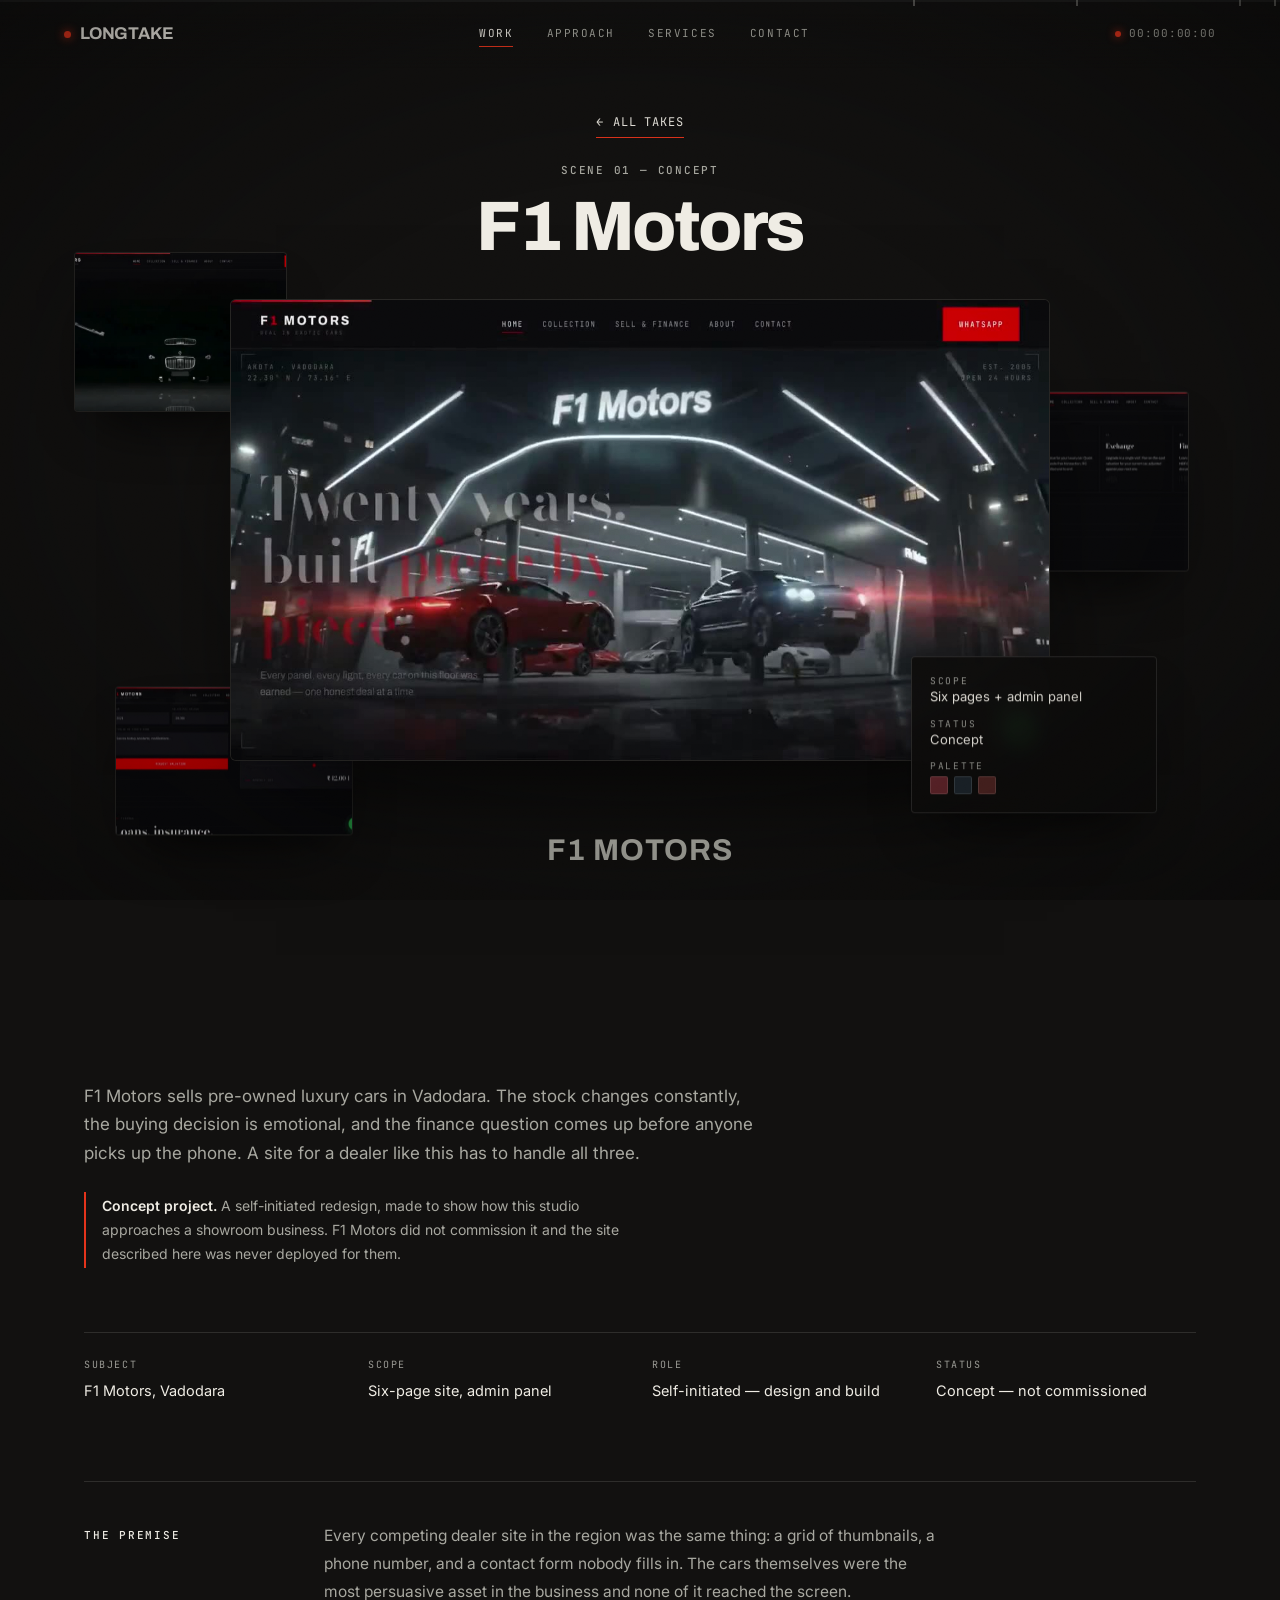
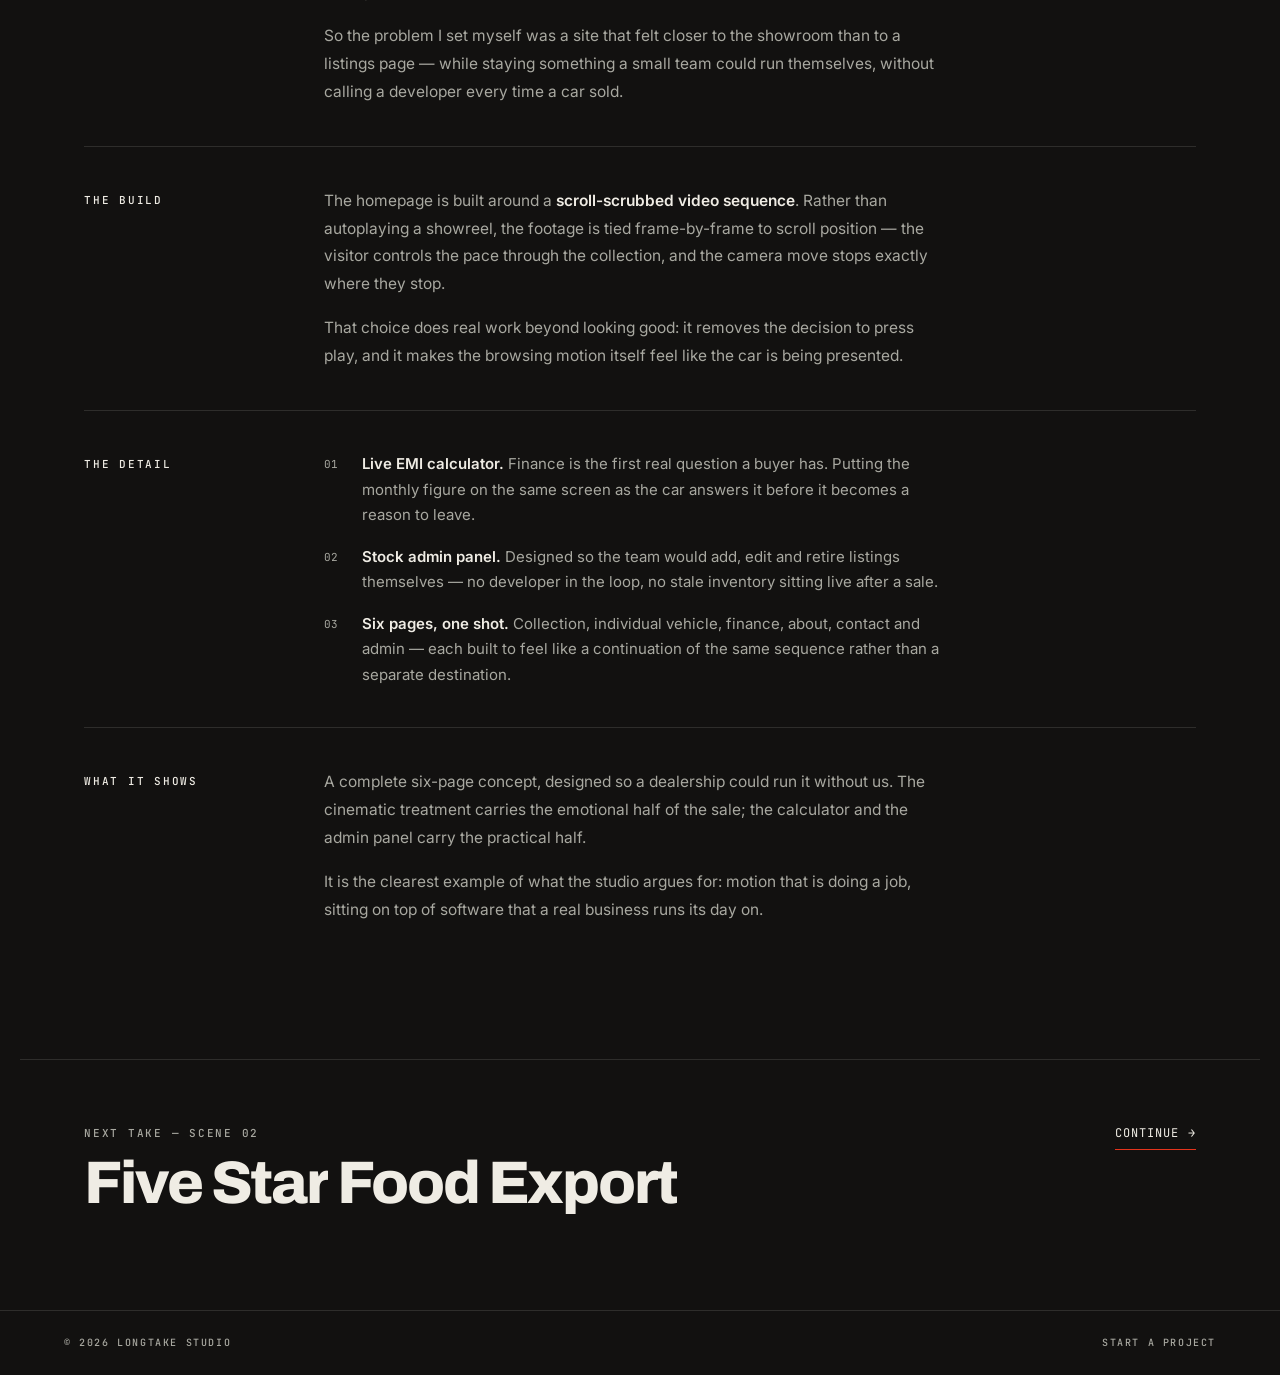
==== commit 91570737: "Label the project pages as concept work, because that is what they are The four project pages read a" ====
--- a/work/f1-motors.html
+++ b/work/f1-motors.html
@@ -4,12 +4,12 @@
 <meta charset="UTF-8">
 <meta name="viewport" content="width=device-width, initial-scale=1">
 <title>F1 Motors — Longtake Studio</title>
-<meta name="description" content="A six-page site for a pre-owned luxury car dealer in Vadodara: scroll-scrubbed cinematic video, a live EMI calculator, and a self-serve stock admin panel.">
+<meta name="description" content="Concept: a six-page site for a pre-owned luxury car dealer in Vadodara — scroll-scrubbed cinematic video, a live EMI calculator, and a self-serve stock admin panel.">
 <link rel="canonical" href="https://longtakestudio.com/work/f1-motors.html">
 
 <meta property="og:type" content="article">
 <meta property="og:title" content="F1 Motors — Longtake Studio">
-<meta property="og:description" content="Scroll-scrubbed cinematic video, a live EMI calculator, and a self-serve stock admin panel.">
+<meta property="og:description" content="Concept — scroll-scrubbed cinematic video, a live EMI calculator and a stock admin panel.">
 <meta property="og:url" content="https://longtakestudio.com/work/f1-motors.html">
 <meta property="og:site_name" content="Longtake Studio">
 <meta property="og:image" content="https://longtakestudio.com/assets/social/og-f1-motors.jpg">
@@ -18,7 +18,7 @@
 <meta property="og:image:alt" content="F1 Motors — a Longtake Studio project">
 <meta name="twitter:card" content="summary_large_image">
 <meta name="twitter:title" content="F1 Motors — Longtake Studio">
-<meta name="twitter:description" content="Scroll-scrubbed cinematic video, a live EMI calculator, and a self-serve stock admin panel.">
+<meta name="twitter:description" content="Concept — scroll-scrubbed cinematic video, a live EMI calculator and a stock admin panel.">
 <meta name="twitter:image" content="https://longtakestudio.com/assets/social/og-f1-motors.jpg">
 <meta name="theme-color" content="#121110">
 
@@ -44,7 +44,7 @@
   "@context": "https://schema.org",
   "@type": "CreativeWork",
   "name": "F1 Motors",
-  "description": "Scroll-scrubbed cinematic video, a live EMI calculator, and a self-serve stock admin panel.",
+  "description": "Concept — scroll-scrubbed cinematic video, a live EMI calculator and a stock admin panel.",
   "url": "https://longtakestudio.com/work/f1-motors.html",
   "image": "https://longtakestudio.com/assets/social/og-f1-motors.jpg",
   "creator": { "@type": "Organization", "name": "Longtake Studio", "url": "https://longtakestudio.com/" }
@@ -113,7 +113,7 @@
 
       <div class="stage__head">
         <a href="../index.html#work" class="text-link stage__back"><span aria-hidden="true">←</span> All takes</a>
-        <span class="mono">Scene 01 — Client work</span>
+        <span class="mono">Scene 01 — Concept</span>
         <h1 class="h-display">F1 Motors</h1>
       </div>
 
@@ -130,8 +130,8 @@
 
         <dl class="stage__spec" data-depth="2.1">
           <dt>Scope</dt><dd>Six pages + admin panel</dd>
-          <dt>Status</dt><dd>Shipped</dd>
-          <dt>Palette</dt><dd><span class="stage__swatches" role="img" aria-label="Colours sampled from the live site"><i style="background:#61252B"></i><i style="background:#1D252C"></i><i style="background:#4E2422"></i></span></dd>
+          <dt>Status</dt><dd>Concept</dd>
+          <dt>Palette</dt><dd><span class="stage__swatches" role="img" aria-label="Colours from the concept"><i style="background:#61252B"></i><i style="background:#1D252C"></i><i style="background:#4E2422"></i></span></dd>
         </dl>
       </div>
       </div>
@@ -143,19 +143,21 @@
   <section class="wrap case-intro">
     <p class="lede" data-reveal>F1 Motors sells pre-owned luxury cars in Vadodara. The stock changes constantly, the
       buying decision is emotional, and the finance question comes up before anyone picks up
-      the phone. The site had to handle all three.</p>
+      the phone. A site for a dealer like this has to handle all three.</p>
+    <p class="case-note" data-reveal><strong>Concept project.</strong> A self-initiated redesign, made to show how this studio approaches a showroom business. F1 Motors did not commission it and the site described here was never deployed for them.</p>
+
     <dl class="case-facts" data-reveal-group>
-      <div data-reveal><dt>Client</dt><dd>F1 Motors, Vadodara</dd></div>
+      <div data-reveal><dt>Subject</dt><dd>F1 Motors, Vadodara</dd></div>
       <div data-reveal><dt>Scope</dt><dd>Six-page site, admin panel</dd></div>
-      <div data-reveal><dt>Role</dt><dd>Design, build, deployment</dd></div>
-      <div data-reveal><dt>Status</dt><dd>Shipped</dd></div>
+      <div data-reveal><dt>Role</dt><dd>Self-initiated — design and build</dd></div>
+      <div data-reveal><dt>Status</dt><dd>Concept — not commissioned</dd></div>
     </dl>
   </section>
 
   <section class="wrap case-body">
 
-    <div class="case-block" data-scene="The brief">
-      <h2>The brief</h2>
+    <div class="case-block" data-scene="The premise">
+      <h2>The premise</h2>
       <div class="case-block__text">
         <p>
           Every competing dealer site in the region was the same thing: a grid of thumbnails,
@@ -163,9 +165,9 @@
           most persuasive asset in the business and none of it reached the screen.
         </p>
         <p>
-          The ask was a site that felt closer to the showroom than to a listings page — while
-          staying something the team could actually run themselves, without calling a
-          developer every time a car sold.
+          So the problem I set myself was a site that felt closer to the showroom than to a
+          listings page — while staying something a small team could run themselves,
+          without calling a developer every time a car sold.
         </p>
       </div>
     </div>
@@ -191,19 +193,19 @@
       <div class="case-block__text">
         <ul class="case-list">
           <li data-n="01"><strong>Live EMI calculator.</strong> Finance is the first real question a buyer has. Putting the monthly figure on the same screen as the car answers it before it becomes a reason to leave.</li>
-          <li data-n="02"><strong>Stock admin panel.</strong> The team adds, edits and retires listings themselves. No developer in the loop, no stale inventory sitting live after a sale.</li>
+          <li data-n="02"><strong>Stock admin panel.</strong> Designed so the team would add, edit and retire listings themselves — no developer in the loop, no stale inventory sitting live after a sale.</li>
           <li data-n="03"><strong>Six pages, one shot.</strong> Collection, individual vehicle, finance, about, contact and admin — each built to feel like a continuation of the same sequence rather than a separate destination.</li>
         </ul>
       </div>
     </div>
 
-    <div class="case-block" data-scene="What shipped">
-      <h2>What shipped</h2>
-      <div class="case-block__text">
-        <p>
-          A complete, deployed site the dealership operates without us. The cinematic
-          treatment carries the emotional half of the sale; the calculator and the admin
-          panel carry the practical half.
+    <div class="case-block" data-scene="What it shows">
+      <h2>What it shows</h2>
+      <div class="case-block__text">
+        <p>
+          A complete six-page concept, designed so a dealership could run it without us.
+          The cinematic treatment carries the emotional half of the sale; the calculator
+          and the admin panel carry the practical half.
         </p>
         <p>
           It is the clearest example of what the studio argues for: motion that is doing a
--- a/assets/css/longtake.css
+++ b/assets/css/longtake.css
@@ -1036,6 +1036,16 @@
 
 .case-intro { padding-block: var(--s-5) var(--s-2); }
 .case-intro .lede { max-width: 62ch; }
+
+/* Concept work, labelled as such. Stated plainly and up front, because a
+   prospect who finds out later stops believing the rest of the page. */
+.case-note {
+  max-width: 62ch; margin-top: var(--s-3);
+  border-left: 2px solid var(--tally);
+  padding: 2px 0 2px var(--s-2);
+  color: var(--grey); font-size: 14px; line-height: 1.7;
+}
+.case-note strong { color: var(--bone); font-weight: 600; }
 .stage__back { display: inline-flex; align-items: center; gap: 9px; margin-bottom: var(--s-3); }
 
 /* ==========================================================================
